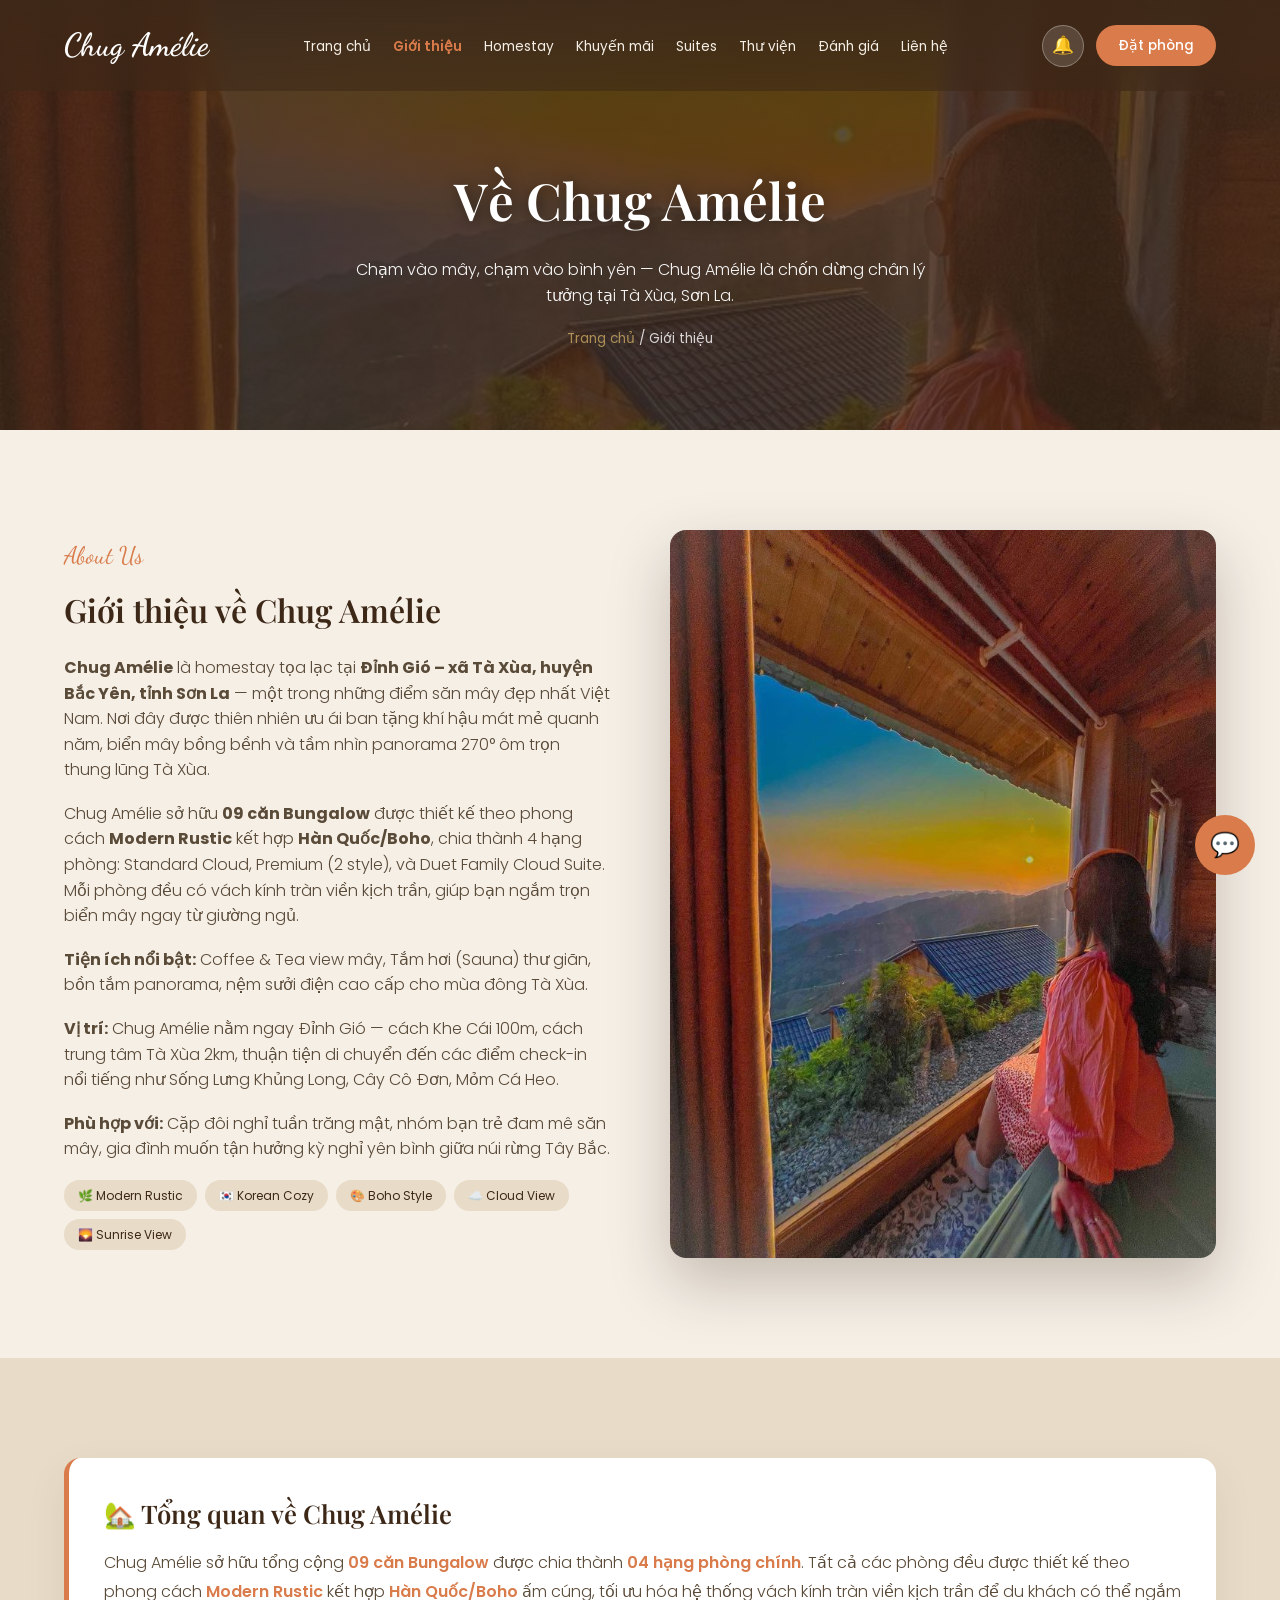
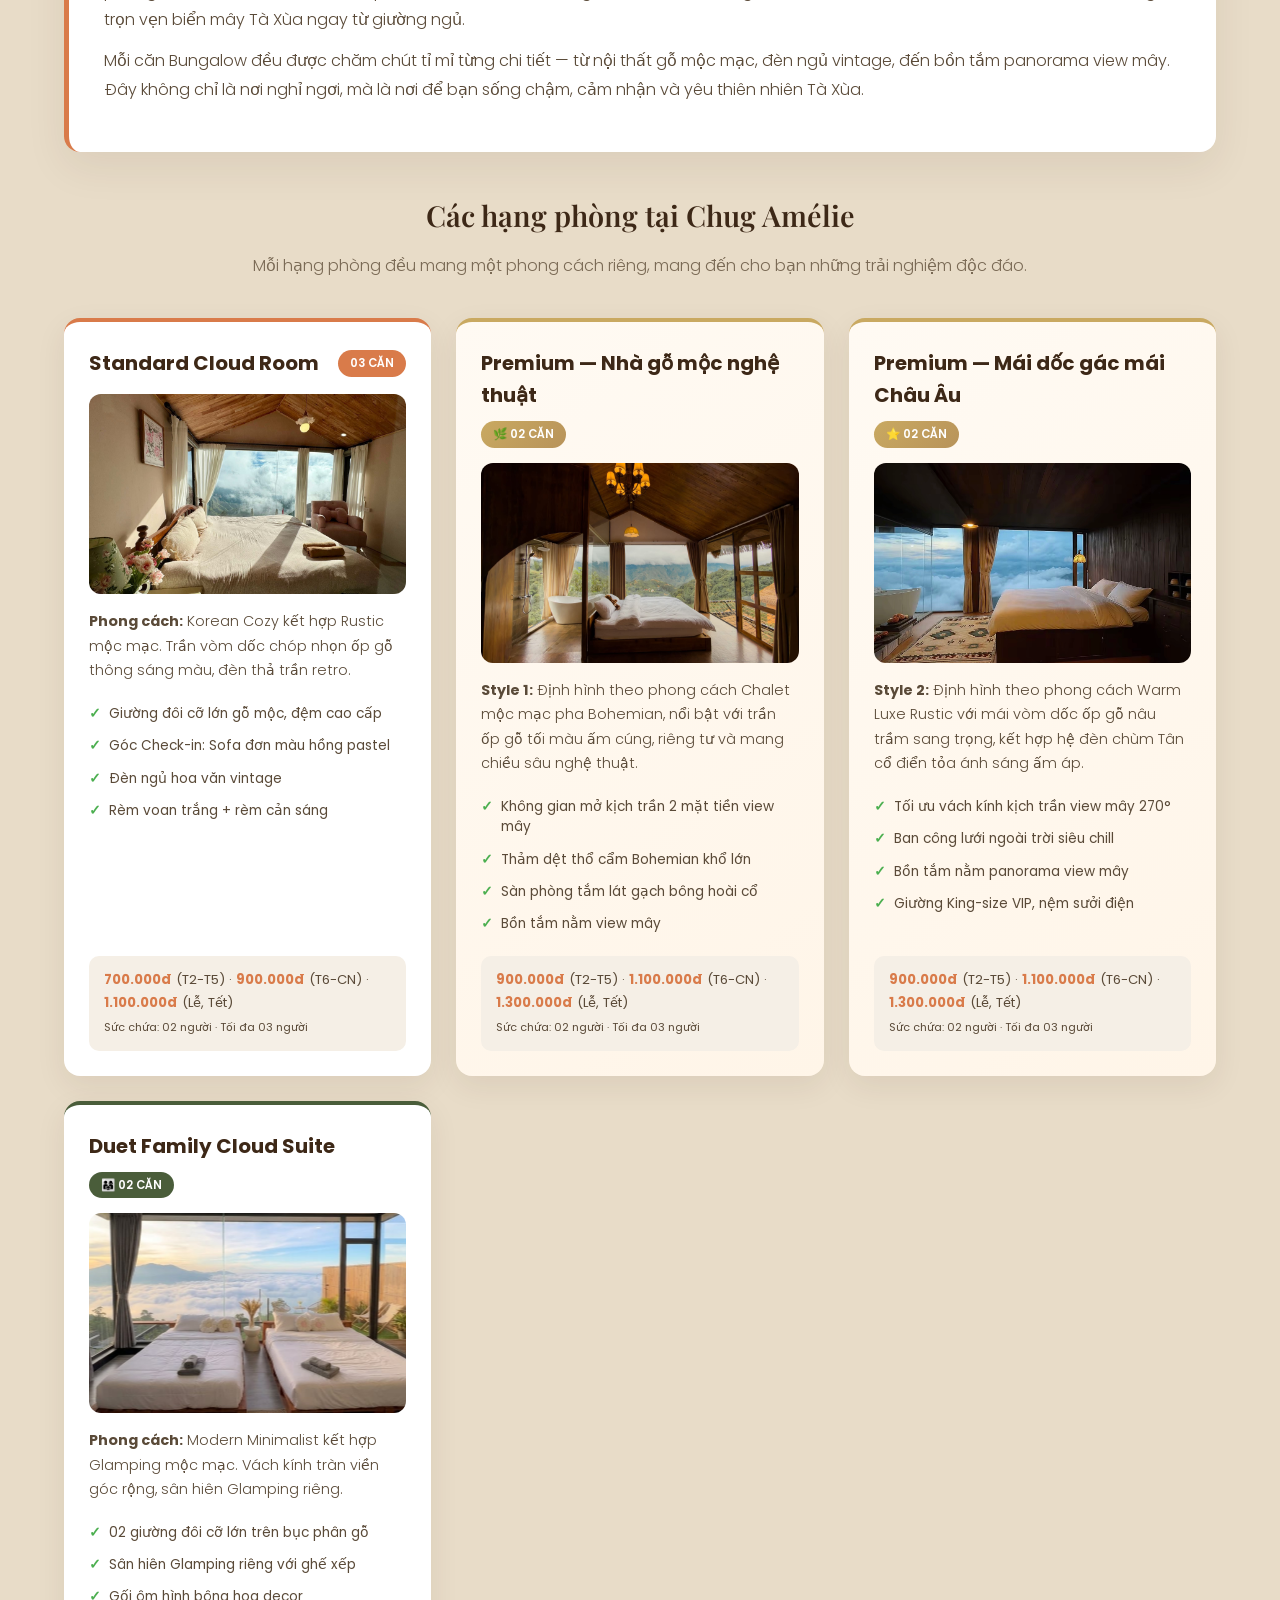
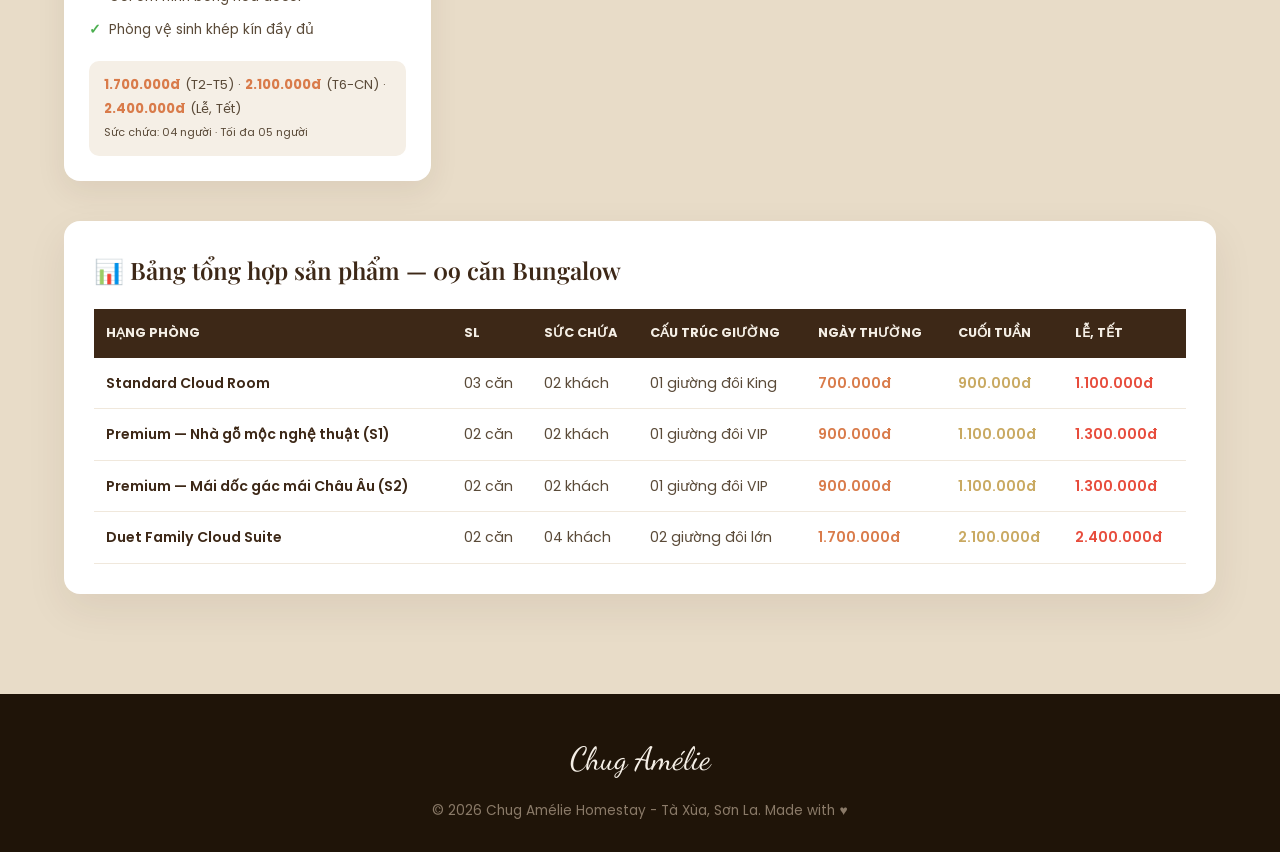
==== gian.html @ e12279fa "Initial commit" ====
<!DOCTYPE html>
<html lang="vi">
<head>
<meta charset="UTF-8">
<meta name="viewport" content="width=device-width, initial-scale=1.0">
<title>Giới thiệu - Chug Amélie</title>
<link href="https://fonts.googleapis.com/css2?family=Playfair+Display:wght@400;600;700&family=Poppins:wght@300;400;500;600&family=Dancing+Script:wght@600&display=swap" rel="stylesheet">
<link rel="stylesheet" href="css/style.css">
</head>
<body>

<div class="loader" id="loader"><div class="loader-logo">Chug Amélie</div><div class="loader-bar"></div></div>
<div class="toast-container" id="toastContainer"></div>

<nav class="navbar" id="navbar">
<div class="logo">Chug Amélie</div>
<button class="menu-toggle" onclick="toggleMenu()">☰</button>
<ul class="nav-links" id="navLinks">
<li><a href="index.html">Trang chủ</a></li>
<li><a href="gian.html" class="active">Giới thiệu</a></li>
<li><a href="homestay.html">Homestay</a></li>
<li><a href="khuyen-mai.html">Khuyến mãi</a></li>
<li><a href="suites.html">Suites</a></li>
<li><a href="thu-vien.html">Thư viện</a></li>
<li><a href="danh-gia.html">Đánh giá</a></li>
<li><a href="lien-he.html">Liên hệ</a></li>
</ul>
<div class="nav-actions">
<button class="btn-notify" onclick="toggleNotifPanel()">🔔<span class="badge-count" id="notifCount">0</span></button>
<a href="tel:0325292907" class="btn-book">Đặt phòng</a>
</div>
</nav>

<div class="notif-panel" id="notifPanel">
<div class="notif-header"><h4>🔔 Thông báo</h4><button class="notif-clear" onclick="clearAllNotifs()">Xóa tất cả</button></div>
<div class="notif-body" id="notifBody"><div class="notif-empty">Chưa có thông báo nào</div></div>
</div>

<!-- ========== PAGE HEADER ========== -->
<header class="page-header" style="background:linear-gradient(rgba(61,40,23,.75),rgba(61,40,23,.75)),url('images/gioi-thieu.jpg') center/cover">
<h1>Về Chug Amélie</h1>
<p>Chạm vào mây, chạm vào bình yên — Chug Amélie là chốn dừng chân lý tưởng tại Tà Xùa, Sơn La.</p>
<div class="breadcrumb"><a href="index.html">Trang chủ</a> / Giới thiệu</div>
</header>

<!-- ========== ABOUT - GIỚI THIỆU (CHỮ TRÁI + ẢNH PHẢI) ========== -->
<section class="about">
<div class="about-grid">
<div class="about-text reveal">
<div class="section-label" style="text-align:left">About Us</div>
<h3>Giới thiệu về Chug Amélie</h3>
<p><strong>Chug Amélie</strong> là homestay tọa lạc tại <strong>Đỉnh Gió – xã Tà Xùa, huyện Bắc Yên, tỉnh Sơn La</strong> — một trong những điểm săn mây đẹp nhất Việt Nam. Nơi đây được thiên nhiên ưu ái ban tặng khí hậu mát mẻ quanh năm, biển mây bồng bềnh và tầm nhìn panorama 270° ôm trọn thung lũng Tà Xùa.</p>
<p>Chug Amélie sở hữu <strong>09 căn Bungalow</strong> được thiết kế theo phong cách <strong>Modern Rustic</strong> kết hợp <strong>Hàn Quốc/Boho</strong>, chia thành 4 hạng phòng: Standard Cloud, Premium (2 style), và Duet Family Cloud Suite. Mỗi phòng đều có vách kính tràn viền kịch trần, giúp bạn ngắm trọn biển mây ngay từ giường ngủ.</p>
<p><strong>Tiện ích nổi bật:</strong> Coffee & Tea view mây, Tắm hơi (Sauna) thư giãn, bồn tắm panorama, nệm sưởi điện cao cấp cho mùa đông Tà Xùa.</p>
<p><strong>Vị trí:</strong> Chug Amélie nằm ngay Đỉnh Gió — cách Khe Cái 100m, cách trung tâm Tà Xùa 2km, thuận tiện di chuyển đến các điểm check-in nổi tiếng như Sống Lưng Khủng Long, Cây Cô Đơn, Mỏm Cá Heo.</p>
<p><strong>Phù hợp với:</strong> Cặp đôi nghỉ tuần trăng mật, nhóm bạn trẻ đam mê săn mây, gia đình muốn tận hưởng kỳ nghỉ yên bình giữa núi rừng Tây Bắc.</p>
<div class="style-tags">
<span class="style-tag">🌿 Modern Rustic</span>
<span class="style-tag">🇰🇷 Korean Cozy</span>
<span class="style-tag">🎨 Boho Style</span>
<span class="style-tag">☁️ Cloud View</span>
<span class="style-tag">🌄 Sunrise View</span>
</div>
</div>

<!-- ẢNH BÊN PHẢI - CĂN GIỮA, KHÔNG LỆCH -->
<div class="about-image reveal" style="align-self:center">
<img src="images/gioi-thieu.jpg" alt="Chug Amélie - Ngắm hoàng hôn từ ban công" style="width:100%;aspect-ratio:3/4;object-fit:cover;border-radius:16px;box-shadow:0 25px 60px rgba(61,40,23,.25);display:block">
</div>

</div>
</section>

<!-- ========== TỔNG QUAN + CÁC HẠNG PHÒNG ========== -->
<section style="background:var(--bg)">
<div class="about-details" style="margin-top:0">
<div class="about-overview reveal">
<h3>🏡 Tổng quan về Chug Amélie</h3>
<p>Chug Amélie sở hữu tổng cộng <span class="highlight">09 căn Bungalow</span> được chia thành <span class="highlight">04 hạng phòng chính</span>. Tất cả các phòng đều được thiết kế theo phong cách <span class="highlight">Modern Rustic</span> kết hợp <span class="highlight">Hàn Quốc/Boho</span> ấm cúng, tối ưu hóa hệ thống vách kính tràn viền kịch trần để du khách có thể ngắm trọn vẹn biển mây Tà Xùa ngay từ giường ngủ.</p>
<p>Mỗi căn Bungalow đều được chăm chút tỉ mỉ từng chi tiết — từ nội thất gỗ mộc mạc, đèn ngủ vintage, đến bồn tắm panorama view mây. Đây không chỉ là nơi nghỉ ngơi, mà là nơi để bạn sống chậm, cảm nhận và yêu thiên nhiên Tà Xùa.</p>
</div>

<h3 style="text-align:center;font-size:1.8rem;color:var(--wd);margin-bottom:15px">Các hạng phòng tại Chug Amélie</h3>
<p style="text-align:center;color:#7a6a55;margin-bottom:40px;font-weight:300">Mỗi hạng phòng đều mang một phong cách riêng, mang đến cho bạn những trải nghiệm độc đáo.</p>

<div class="room-types-grid">

<!-- Standard Cloud Room -->
<div class="room-type-card reveal">
<div class="room-type-header"><h4>Standard Cloud Room</h4><span class="room-type-badge">03 CĂN</span></div>
<img src="images/room-standard.jpg" alt="Standard Cloud Room" class="room-type-img">
<p class="room-type-desc"><strong>Phong cách:</strong> Korean Cozy kết hợp Rustic mộc mạc. Trần vòm dốc chóp nhọn ốp gỗ thông sáng màu, đèn thả trần retro.</p>
<ul class="room-type-features">
<li>Giường đôi cỡ lớn gỗ mộc, đệm cao cấp</li>
<li>Góc Check-in: Sofa đơn màu hồng pastel</li>
<li>Đèn ngủ hoa văn vintage</li>
<li>Rèm voan trắng + rèm cản sáng</li>
</ul>
<div class="room-type-price"><strong>700.000đ</strong> (T2-T5) · <strong>900.000đ</strong> (T6-CN) · <strong>1.100.000đ</strong> (Lễ, Tết)<br><small>Sức chứa: 02 người · Tối đa 03 người</small></div>
</div>

<!-- Premium Style 1 -->
<div class="room-type-card premium-type reveal">
<div class="room-type-header"><h4>Premium — Nhà gỗ mộc nghệ thuật</h4><span class="room-type-badge gold">🌿 02 CĂN</span></div>
<img src="images/room-premium-2.jpg" alt="Premium Style 1" class="room-type-img">
<p class="room-type-desc"><strong>Style 1:</strong> Định hình theo phong cách Chalet mộc mạc pha Bohemian, nổi bật với trần ốp gỗ tối màu ấm cúng, riêng tư và mang chiều sâu nghệ thuật.</p>
<ul class="room-type-features">
<li>Không gian mở kịch trần 2 mặt tiền view mây</li>
<li>Thảm dệt thổ cẩm Bohemian khổ lớn</li>
<li>Sàn phòng tắm lát gạch bông hoài cổ</li>
<li>Bồn tắm nằm view mây</li>
</ul>
<div class="room-type-price"><strong>900.000đ</strong> (T2-T5) · <strong>1.100.000đ</strong> (T6-CN) · <strong>1.300.000đ</strong> (Lễ, Tết)<br><small>Sức chứa: 02 người · Tối đa 03 người</small></div>
</div>

<!-- Premium Style 2 -->
<div class="room-type-card premium-type reveal">
<div class="room-type-header"><h4>Premium — Mái dốc gác mái Châu Âu</h4><span class="room-type-badge gold">⭐ 02 CĂN</span></div>
<img src="images/room-premium.jpg" alt="Premium Style 2" class="room-type-img">
<p class="room-type-desc"><strong>Style 2:</strong> Định hình theo phong cách Warm Luxe Rustic với mái vòm dốc ốp gỗ nâu trầm sang trọng, kết hợp hệ đèn chùm Tân cổ điển tỏa ánh sáng ấm áp.</p>
<ul class="room-type-features">
<li>Tối ưu vách kính kịch trần view mây 270°</li>
<li>Ban công lưới ngoài trời siêu chill</li>
<li>Bồn tắm nằm panorama view mây</li>
<li>Giường King-size VIP, nệm sưởi điện</li>
</ul>
<div class="room-type-price"><strong>900.000đ</strong> (T2-T5) · <strong>1.100.000đ</strong> (T6-CN) · <strong>1.300.000đ</strong> (Lễ, Tết)<br><small>Sức chứa: 02 người · Tối đa 03 người</small></div>
</div>

<!-- Duet Family -->
<div class="room-type-card family-type reveal">
<div class="room-type-header"><h4>Duet Family Cloud Suite</h4><span class="room-type-badge green">👨‍👩‍👧 02 CĂN</span></div>
<img src="images/room-family.jpg" alt="Duet Family Cloud Suite" class="room-type-img">
<p class="room-type-desc"><strong>Phong cách:</strong> Modern Minimalist kết hợp Glamping mộc mạc. Vách kính tràn viền góc rộng, sân hiên Glamping riêng.</p>
<ul class="room-type-features">
<li>02 giường đôi cỡ lớn trên bục phân gỗ</li>
<li>Sân hiên Glamping riêng với ghế xếp</li>
<li>Gối ôm hình bông hoa decor</li>
<li>Phòng vệ sinh khép kín đầy đủ</li>
</ul>
<div class="room-type-price"><strong>1.700.000đ</strong> (T2-T5) · <strong>2.100.000đ</strong> (T6-CN) · <strong>2.400.000đ</strong> (Lễ, Tết)<br><small>Sức chứa: 04 người · Tối đa 05 người</small></div>
</div>
</div>

<!-- BẢNG GIÁ -->
<div class="price-table-wrapper reveal">
<h3>📊 Bảng tổng hợp sản phẩm — 09 căn Bungalow</h3>
<table class="price-table">
<thead><tr><th>Hạng phòng</th><th>SL</th><th>Sức chứa</th><th>Cấu trúc giường</th><th>Ngày thường</th><th>Cuối tuần</th><th>Lễ, Tết</th></tr></thead>
<tbody>
<tr><td class="room-name">Standard Cloud Room</td><td>03 căn</td><td>02 khách</td><td>01 giường đôi King</td><td class="price-normal">700.000đ</td><td class="price-weekend">900.000đ</td><td class="price-holiday">1.100.000đ</td></tr>
<tr><td class="room-name">Premium — Nhà gỗ mộc nghệ thuật (S1)</td><td>02 căn</td><td>02 khách</td><td>01 giường đôi VIP</td><td class="price-normal">900.000đ</td><td class="price-weekend">1.100.000đ</td><td class="price-holiday">1.300.000đ</td></tr>
<tr><td class="room-name">Premium — Mái dốc gác mái Châu Âu (S2)</td><td>02 căn</td><td>02 khách</td><td>01 giường đôi VIP</td><td class="price-normal">900.000đ</td><td class="price-weekend">1.100.000đ</td><td class="price-holiday">1.300.000đ</td></tr>
<tr><td class="room-name">Duet Family Cloud Suite</td><td>02 căn</td><td>04 khách</td><td>02 giường đôi lớn</td><td class="price-normal">1.700.000đ</td><td class="price-weekend">2.100.000đ</td><td class="price-holiday">2.400.000đ</td></tr>
</tbody>
</table>
</div>
</div>
</section>

<footer>
<div class="footer-logo">Chug Amélie</div>
<p>© 2026 Chug Amélie Homestay - Tà Xùa, Sơn La. Made with ♥</p>
</footer>

<button class="back-top" id="backTop" onclick="window.scrollTo({top:0,behavior:'smooth'})">↑</button>

<button class="chatbot-btn" onclick="toggleChat()">💬</button>
<div class="chat-window" id="chatWindow">
<div class="chat-header"><div><h4>Chug Amélie</h4><small>● Đang trực tuyến</small></div><button class="chat-close" onclick="toggleChat()">✕</button></div>
<div class="chat-body" id="chatBody"><div class="msg bot">Dạ vâng, Chug Amélie xin chào! Em có thể giúp gì ạ? 🌿</div></div>
<div class="chat-input"><input type="text" id="chatInput" placeholder="Nhập tin nhắn..." onkeypress="if(event.key==='Enter')sendMsg()"><button onclick="sendMsg()">Gửi</button></div>
</div>

<script src="js/script.js"></script>

</body>
</html>
---- css/style.css ----
*{margin:0;padding:0;box-sizing:border-box}
:root{--wd:#3d2817;--w:#8b5a2b;--cr:#f5efe6;--bg:#e8dcc8;--sn:#d97b4a;--gr:#4a5d3a;--tx:#2c2416;--wh:#fff;--gd:#c9a961;--sc:#4caf50;--er:#e74c3c}
html{scroll-behavior:smooth}
body{font-family:'Poppins',sans-serif;color:var(--tx);background:var(--cr);line-height:1.6;overflow-x:hidden}
h1,h2,h3{font-family:'Playfair Display',serif;font-weight:600}
.loader{position:fixed;inset:0;background:var(--wd);display:flex;flex-direction:column;align-items:center;justify-content:center;z-index:9999;transition:.8s}
.loader.hidden{opacity:0;visibility:hidden}
.loader-logo{font-family:'Dancing Script',cursive;font-size:3rem;color:var(--cr);margin-bottom:20px;animation:pulse 1.5s infinite}
.loader-bar{width:200px;height:2px;background:rgba(245,239,230,.2);overflow:hidden;border-radius:2px}
.loader-bar::after{content:'';display:block;height:100%;width:50%;background:var(--sn);animation:load 1.2s infinite}
@keyframes load{0%{transform:translateX(-100%)}100%{transform:translateX(200%)}}
@keyframes pulse{0%,100%{opacity:1}50%{opacity:.6}}

/* ===== NAVBAR ===== */
.navbar{position:fixed;top:0;left:0;right:0;padding:20px 5%;display:flex;justify-content:space-between;align-items:center;z-index:1000;transition:.4s;background:linear-gradient(180deg,rgba(61,40,23,.85) 0%,rgba(61,40,23,.55) 100%);backdrop-filter:blur(10px);-webkit-backdrop-filter:blur(10px)}
.navbar.scrolled{background:rgba(61,40,23,.97);backdrop-filter:blur(15px);-webkit-backdrop-filter:blur(15px);padding:12px 5%;box-shadow:0 2px 20px rgba(0,0,0,.15)}
.logo{font-family:'Dancing Script',cursive;font-size:2rem;font-weight:600;color:var(--wh);transition:.4s;text-decoration:none}
.nav-links{display:flex;gap:22px;list-style:none;align-items:center}
.nav-links a{text-decoration:none;color:var(--cr);font-size:.85rem;transition:.4s}
.nav-links a:hover{color:var(--gd)}
.nav-links a.active{color:var(--sn);font-weight:600}
.nav-actions{display:flex;align-items:center;gap:12px}
.btn-notify{position:relative;background:rgba(255,255,255,.15);border:1px solid rgba(255,255,255,.3);color:var(--wh);width:42px;height:42px;border-radius:50%;cursor:pointer;font-size:1.1rem;transition:.3s}
.btn-notify:hover{background:rgba(255,255,255,.25)}
.btn-notify .badge-count{position:absolute;top:-3px;right:-3px;background:var(--sn);color:var(--wh);font-size:.65rem;width:18px;height:18px;border-radius:50%;display:none;align-items:center;justify-content:center;font-weight:600}
.btn-notify .badge-count.show{display:flex}
.btn-book{background:var(--sn);color:var(--wh)!important;padding:10px 22px;border-radius:30px;font-weight:500!important;text-decoration:none;font-size:.85rem;transition:.3s}
.btn-book:hover{background:#c26a3c}
.menu-toggle{display:none;font-size:1.8rem;color:var(--wh);background:none;border:none;cursor:pointer}

/* ===== NOTIFICATION PANEL ===== */
.notif-panel{position:fixed;top:80px;right:25px;width:360px;max-width:calc(100vw - 40px);background:var(--wh);border-radius:12px;box-shadow:0 20px 60px rgba(0,0,0,.2);z-index:1001;opacity:0;visibility:hidden;transform:translateY(-15px);transition:.3s;overflow:hidden}
.notif-panel.open{opacity:1;visibility:visible;transform:translateY(0)}
.notif-header{background:var(--wd);color:var(--cr);padding:16px 20px;display:flex;justify-content:space-between;align-items:center}
.notif-clear{background:none;border:none;color:var(--cr);font-size:.8rem;cursor:pointer;opacity:.7}
.notif-body{max-height:400px;overflow-y:auto}
.notif-item{padding:15px 20px;border-bottom:1px solid #f0e8dc;display:flex;gap:12px;cursor:pointer}
.notif-icon{width:36px;height:36px;border-radius:50%;background:var(--sn);color:var(--wh);display:flex;align-items:center;justify-content:center;flex-shrink:0}
.notif-content small{color:#8a7a68;font-size:.75rem}
.notif-content p{font-size:.88rem;margin-top:2px}
.notif-empty{padding:40px 20px;text-align:center;color:#8a7a68}

/* ===== TOAST ===== */
.toast-container{position:fixed;top:100px;right:25px;z-index:3000;display:flex;flex-direction:column;gap:10px;pointer-events:none}
.toast{background:var(--wh);border-left:4px solid var(--sc);padding:15px 20px;border-radius:8px;box-shadow:0 10px 30px rgba(0,0,0,.15);min-width:300px;display:flex;gap:12px;animation:slideIn .4s;pointer-events:all}
.toast.error{border-left-color:var(--er)}
.toast-icon{width:30px;height:30px;border-radius:50%;background:var(--sc);color:var(--wh);display:flex;align-items:center;justify-content:center;flex-shrink:0}
.toast.error .toast-icon{background:var(--er)}
.toast-content strong{display:block;font-size:.9rem}
.toast-content p{font-size:.82rem;color:#6a5a48}
@keyframes slideIn{from{transform:translateX(120%);opacity:0}to{transform:translateX(0);opacity:1}}
@keyframes slideOut{to{transform:translateX(120%);opacity:0}}
.toast.removing{animation:slideOut .4s forwards}

/* ===== HERO ===== */
.hero{height:100vh;min-height:600px;position:relative;display:flex;flex-direction:column;justify-content:center;align-items:center;text-align:center;color:var(--wh);padding:0 20px;overflow:hidden}
.hero-slides{position:absolute;inset:0;z-index:-1}
.hero-slide{position:absolute;inset:0;background-size:cover;background-position:center;opacity:0;transition:opacity 1.5s}
.hero-slide.active{opacity:1}
.hero::before{content:'';position:absolute;inset:0;background:linear-gradient(rgba(0,0,0,.4),rgba(0,0,0,.6));z-index:0}
.hero-content{position:relative;z-index:1;max-width:900px}
.hero-subtitle{font-family:'Dancing Script',cursive;font-size:1.8rem;color:var(--gd);margin-bottom:15px}
.hero h1{font-size:clamp(2.5rem,6vw,5rem);margin-bottom:20px;text-shadow:2px 2px 20px rgba(0,0,0,.5)}
.hero p{font-size:clamp(1rem,1.5vw,1.2rem);max-width:650px;margin:0 auto 35px;font-weight:300}
.hero-buttons{display:flex;gap:15px;flex-wrap:wrap;justify-content:center}
.btn-primary,.btn-secondary{padding:15px 36px;border-radius:30px;text-decoration:none;font-weight:500;font-size:1rem;cursor:pointer;border:none;display:inline-flex;align-items:center;gap:8px;transition:.3s}
.btn-primary{background:var(--sn);color:var(--wh);box-shadow:0 8px 25px rgba(217,123,74,.4)}
.btn-primary:hover{background:#c26a3c;transform:translateY(-3px)}
.btn-secondary{background:rgba(255,255,255,.1);backdrop-filter:blur(10px);color:var(--wh);border:1.5px solid rgba(255,255,255,.5)}
.btn-secondary:hover{background:var(--wh);color:var(--wd)}
.hero-dots{position:absolute;bottom:40px;left:50%;transform:translateX(-50%);display:flex;gap:12px;z-index:2}
.hero-dot{width:10px;height:10px;border-radius:50%;background:rgba(255,255,255,.4);cursor:pointer;border:none}
.hero-dot.active{background:var(--sn);width:30px;border-radius:5px}
.reveal{opacity:0;transform:translateY(40px);transition:1s}
.reveal.visible{opacity:1;transform:translateY(0)}

/* ===== SECTIONS ===== */
section{padding:100px 5%;position:relative}
.page-header{padding:160px 5% 80px;background:linear-gradient(rgba(61,40,23,.75),rgba(61,40,23,.75)),url('../images/room-premium.jpg') center/cover;color:var(--wh);text-align:center;position:relative}
.page-header h1{font-size:clamp(2rem,4vw,3.2rem);margin-bottom:15px;text-shadow:2px 2px 15px rgba(0,0,0,.5)}
.page-header p{max-width:600px;margin:0 auto;font-weight:300;opacity:.95}
.page-header .breadcrumb{margin-top:20px;font-size:.85rem;opacity:.8}
.page-header .breadcrumb a{color:var(--gd);text-decoration:none}
.section-title{text-align:center;font-size:clamp(1.8rem,3vw,2.6rem);color:var(--wd);margin-bottom:15px}
.section-subtitle{text-align:center;color:#7a6a55;max-width:600px;margin:0 auto 60px;font-weight:300}
.section-label{text-align:center;font-family:'Dancing Script',cursive;color:var(--sn);font-size:1.5rem;margin-bottom:8px}

/* ===== ABOUT ===== */
.about{background:var(--cr)}
.about-grid{display:grid;grid-template-columns:1fr 1fr;gap:60px;align-items:center;max-width:1200px;margin:0 auto}
.about-text h3{font-size:2rem;color:var(--wd);margin-bottom:20px}
.about-text p{margin-bottom:18px;color:#5a4a38;font-weight:300}
.about-image img{width:100%;border-radius:8px;box-shadow:0 25px 60px rgba(61,40,23,.25)}
.quote{font-family:'Playfair Display',serif;font-style:italic;font-size:1.15rem;color:var(--sn);border-left:3px solid var(--sn);padding-left:20px;margin-top:25px}
.style-tags{display:flex;flex-wrap:wrap;gap:8px;margin-top:15px}
.style-tag{background:var(--bg);color:var(--wd);padding:6px 14px;border-radius:20px;font-size:.75rem}
.about-details{max-width:1200px;margin:80px auto 0}
.about-overview{background:var(--wh);padding:35px;border-radius:16px;box-shadow:0 15px 40px rgba(61,40,23,.08);margin-bottom:40px;border-left:5px solid var(--sn)}
.about-overview h3{font-size:1.6rem;color:var(--wd);margin-bottom:15px}
.about-overview p{color:#5a4a38;font-weight:300;line-height:1.8;margin-bottom:12px}
.about-overview .highlight{color:var(--sn);font-weight:600}
.room-types-grid{display:grid;grid-template-columns:repeat(auto-fit,minmax(300px,1fr));gap:25px;margin-bottom:40px}
.room-type-card{background:var(--wh);border-radius:16px;padding:25px;box-shadow:0 10px 30px rgba(61,40,23,.08);transition:.4s;border-top:4px solid var(--sn);display:flex;flex-direction:column}
.room-type-card:hover{transform:translateY(-8px);box-shadow:0 20px 50px rgba(61,40,23,.15)}
.room-type-card.premium-type{border-top-color:var(--gd);background:linear-gradient(145deg,#fffaf3,#fff5e8)}
.room-type-card.family-type{border-top-color:var(--gr)}
.room-type-header{display:flex;align-items:center;justify-content:space-between;margin-bottom:15px;flex-wrap:wrap;gap:10px}
.room-type-header h4{font-size:1.25rem;color:var(--wd)}
.room-type-badge{background:var(--sn);color:var(--wh);padding:4px 12px;border-radius:20px;font-size:.72rem;font-weight:600}
.room-type-badge.gold{background:linear-gradient(135deg,var(--gd),#b8935a)}
.room-type-badge.green{background:var(--gr)}
.room-type-img{width:100%;border-radius:12px;margin-bottom:15px;height:200px;object-fit:cover}
.room-type-desc{color:#5a4a38;font-size:.9rem;font-weight:300;line-height:1.7;margin-bottom:15px}
.room-type-features{list-style:none;margin-bottom:15px;flex:1}
.room-type-features li{font-size:.85rem;color:#5a4a38;padding:6px 0;display:flex;gap:8px;line-height:1.5}
.room-type-features li::before{content:'✓';color:var(--sc);font-weight:700}
.room-type-price{background:var(--cr);padding:12px 15px;border-radius:10px;font-size:.82rem;color:#5a4a38;line-height:1.8}
.room-type-price strong{color:var(--sn)}
.price-table-wrapper{background:var(--wh);border-radius:16px;padding:30px;box-shadow:0 15px 40px rgba(61,40,23,.08);overflow-x:auto}
.price-table-wrapper h3{font-size:1.5rem;color:var(--wd);margin-bottom:20px}
.price-table{width:100%;border-collapse:collapse;min-width:700px;font-size:.88rem}
.price-table thead{background:var(--wd);color:var(--cr)}
.price-table th{padding:14px 12px;text-align:left;font-size:.8rem;text-transform:uppercase}
.price-table td{padding:14px 12px;border-bottom:1px solid #f0e8dc;color:#5a4a38}
.price-table .room-name{font-weight:600;color:var(--wd)}
.price-table .price-normal{color:var(--sn);font-weight:600}
.price-table .price-weekend{color:var(--gd);font-weight:600}
.price-table .price-holiday{color:var(--er);font-weight:600}

/* ===== STATS ===== */
.stats{background:var(--wd);color:var(--cr);padding:60px 5%}
.stats-grid{display:grid;grid-template-columns:repeat(auto-fit,minmax(180px,1fr));gap:30px;max-width:1000px;margin:0 auto;text-align:center}
.stat h3{font-size:2.8rem;color:var(--gd);margin-bottom:5px}
.stat p{font-size:.9rem;color:#c9b8a3;letter-spacing:1px;text-transform:uppercase}

/* ===== ROOMS ===== */
.rooms{background:var(--bg)}
.rooms-grid{display:grid;grid-template-columns:repeat(auto-fit,minmax(320px,1fr));gap:35px;max-width:1250px;margin:0 auto}
.room-card{background:var(--wh);border-radius:12px;overflow:hidden;box-shadow:0 8px 30px rgba(61,40,23,.08);transition:.4s;display:flex;flex-direction:column;position:relative}
.room-card:hover{transform:translateY(-10px);box-shadow:0 25px 55px rgba(61,40,23,.2)}
.room-img{height:260px;overflow:hidden;position:relative}
.room-img img{width:100%;height:100%;object-fit:cover;transition:.6s}
.room-card:hover .room-img img{transform:scale(1.1)}
.room-body{padding:28px;flex:1;display:flex;flex-direction:column}
.room-body h3{font-size:1.4rem;color:var(--wd);margin-bottom:8px}
.room-price{color:var(--sn);font-weight:600;font-size:1.05rem;margin-bottom:15px}
.room-desc{color:#5a4a38;font-size:.92rem;font-weight:300;margin-bottom:20px;flex:1}
.room-tags{display:flex;flex-wrap:wrap;gap:8px;margin-bottom:20px}
.tag{background:var(--cr);color:var(--w);font-size:.75rem;padding:5px 12px;border-radius:20px}
.tag-rooms{background:linear-gradient(135deg,var(--sn),#b8542a);color:var(--wh);font-size:.75rem;padding:5px 12px;border-radius:20px;font-weight:600}
.tag-rooms.premium-tag{background:linear-gradient(135deg,var(--gd),#b8935a)}
.btn-room{background:var(--wd);color:var(--wh);padding:12px;border:none;border-radius:6px;font-weight:500;cursor:pointer;font-size:.95rem;text-align:center;text-decoration:none;display:block;transition:.3s}
.btn-room:hover{background:var(--sn)}
.badge-best{position:absolute;top:15px;right:15px;background:var(--sn);color:var(--wh);font-size:.7rem;padding:5px 12px;border-radius:20px;font-weight:600}
.premium-card{border:2px solid var(--gd)}
.premium-card-2{border:2px solid var(--w);background:linear-gradient(145deg,#f8f2e8,#efe6d6)}
.badge-premium-2{position:absolute;top:15px;right:15px;background:linear-gradient(135deg,var(--w),#5a3a20);color:var(--wh);font-size:.7rem;padding:6px 14px;border-radius:20px;font-weight:600}
.btn-premium-2{background:linear-gradient(135deg,var(--w),#5a3a20)!important}
.badge-premium{position:absolute;top:15px;right:15px;background:linear-gradient(135deg,var(--gd),#b8935a);color:var(--wh);font-size:.7rem;padding:6px 14px;border-radius:20px;font-weight:600}
.btn-premium{background:linear-gradient(135deg,var(--gd),#b8935a)!important}
.rooms-filter-bar{max-width:1250px;margin:0 auto 30px;background:var(--wh);border-radius:50px;padding:8px;box-shadow:0 8px 25px rgba(61,40,23,.08);display:flex;flex-wrap:wrap;gap:8px;align-items:center;justify-content:center;border:1px solid rgba(139,90,43,.1)}
.filter-chip{background:transparent;color:var(--wd);border:1.5px solid #e0d5c5;padding:10px 22px;border-radius:40px;font-family:'Poppins',sans-serif;font-size:.88rem;font-weight:500;cursor:pointer;transition:all .3s;display:inline-flex;align-items:center;gap:8px;white-space:nowrap}
.filter-chip:hover{background:var(--cr);border-color:var(--sn);transform:translateY(-2px)}
.filter-chip.active{background:var(--sn);color:var(--wh);border-color:var(--sn);box-shadow:0 6px 15px rgba(217,123,74,.4)}
.filter-chip .chip-count{background:rgba(255,255,255,.3);padding:2px 8px;border-radius:12px;font-size:.72rem;font-weight:600}
.filter-result{text-align:center;color:#5a4a38;font-size:.9rem;margin-bottom:30px;font-weight:300}
.filter-result strong{color:var(--sn);font-weight:600}
.room-card.filtered-out{display:none}
.room-status-info{background:linear-gradient(135deg,#f0fdf4,#e8f5e9);border-left:4px solid var(--sc);padding:12px 16px;border-radius:8px;margin-bottom:15px;font-size:.85rem;display:flex;align-items:center;gap:10px;color:#2e7d32}
.room-status-info.full{background:linear-gradient(135deg,#fef2f2,#fee2e2);border-left-color:var(--er);color:#c0392b}
.room-status-info .status-dot{width:8px;height:8px;border-radius:50%;background:var(--sc);animation:statusPulse 1.5s infinite;flex-shrink:0}
.room-status-info.full .status-dot{background:var(--er)}
@keyframes statusPulse{0%,100%{opacity:1;transform:scale(1)}50%{opacity:.5;transform:scale(1.3)}}
.no-results{text-align:center;padding:60px 20px;color:#8a7a68;grid-column:1/-1}
.no-results .icon{font-size:4rem;margin-bottom:20px;opacity:.5}
.no-results h3{font-size:1.4rem;color:var(--wd);margin-bottom:10px}

/* ===== CLOUD HUNTING ===== */
.cloud-hunting{background:linear-gradient(rgba(61,40,23,.6),rgba(61,40,23,.6)),url('../images/room-premium.jpg') center/cover fixed no-repeat;color:var(--wh);text-align:center;padding:120px 5%}
.cloud-hunting h2{font-size:clamp(2rem,4vw,3rem);margin-bottom:20px}
.cloud-hunting p{max-width:700px;margin:0 auto 30px;font-weight:300}

/* ===== PROMOTIONS ===== */
.promotions{background:linear-gradient(135deg,#fff5e8 0%,var(--cr) 100%);position:relative;overflow:hidden}
.promo-ticker{background:var(--sn);color:var(--wh);padding:10px 0;overflow:hidden;font-size:.9rem;font-weight:500}
.promo-ticker-track{display:flex;gap:40px;animation:ticker 30s linear infinite;white-space:nowrap;padding-left:100%}
@keyframes ticker{0%{transform:translateX(0)}100%{transform:translateX(-100%)}}
.combo-price-grid{display:grid;grid-template-columns:repeat(auto-fit,minmax(260px,1fr));gap:25px;max-width:1200px;margin:0 auto 50px}
.combo-price-card{background:var(--wh);border-radius:16px;padding:30px;box-shadow:0 15px 40px rgba(61,40,23,.1);text-align:center;position:relative;transition:.4s;border-top:5px solid var(--sn)}
.combo-price-card:hover{transform:translateY(-10px);box-shadow:0 25px 60px rgba(61,40,23,.2)}
.combo-price-card.hot{border-top-color:var(--er);background:linear-gradient(145deg,#fff,#fff5f5)}
.combo-price-card.hot::before{content:'🔥 HOT';position:absolute;top:15px;right:15px;background:var(--er);color:var(--wh);font-size:.7rem;padding:5px 12px;border-radius:20px;font-weight:600;letter-spacing:.5px;animation:statusPulse 2s infinite}
.combo-time{font-family:'Playfair Display',serif;font-size:1.15rem;color:var(--wd);margin-bottom:15px}
.combo-price{font-size:2.5rem;font-weight:700;color:var(--sn);font-family:'Playfair Display',serif;line-height:1}
.combo-price small{font-size:.85rem;color:#8a7a68;display:block;font-weight:400;margin-top:5px;font-family:'Poppins',sans-serif}
.combo-note{color:#5a4a38;font-size:.85rem;font-weight:300;margin-top:15px;line-height:1.6;padding-top:15px;border-top:1px dashed rgba(139,90,43,.2)}
.perks-box{background:linear-gradient(135deg,var(--wd) 0%,#5a3a20 100%);border-radius:20px;padding:40px;max-width:1200px;margin:0 auto 50px;color:var(--cr);position:relative;overflow:hidden}
.perks-box::before{content:'👑';position:absolute;top:-30px;right:20px;font-size:12rem;opacity:.05}
.perks-box h3{font-size:1.8rem;text-align:center;margin-bottom:10px;color:var(--gd)}
.perks-box>.perks-sub{text-align:center;font-weight:300;margin-bottom:30px;color:#c9b8a3;font-size:.95rem}
.perks-grid{display:grid;grid-template-columns:repeat(6,1fr);gap:20px;position:relative;z-index:1}
.perks-grid>.perk-item{grid-column:span 2}
.perks-grid>.perk-item:nth-child(4){grid-column:2/span 2}
.perks-grid>.perk-item:nth-child(5){grid-column:4/span 2}
.perk-item{background:rgba(255,255,255,.06);padding:20px;border-radius:12px;border-left:3px solid var(--gd);transition:.3s}
.perk-item:hover{background:rgba(255,255,255,.12);transform:translateX(5px)}
.perk-item .perk-icon{font-size:1.8rem;margin-bottom:10px}
.perk-item h4{font-size:.95rem;margin-bottom:8px;color:var(--gd);font-weight:600}
.perk-item p{font-size:.85rem;font-weight:300;line-height:1.6;opacity:.9}
.combo-options{max-width:1200px;margin:0 auto}
.combo-option{background:var(--wh);border-radius:16px;padding:35px;box-shadow:0 15px 40px rgba(61,40,23,.08);margin-bottom:30px}
.combo-option-header{display:flex;align-items:center;gap:15px;margin-bottom:20px;flex-wrap:wrap}
.combo-option-header .num{width:50px;height:50px;background:linear-gradient(135deg,var(--sn),var(--gd));border-radius:50%;display:flex;align-items:center;justify-content:center;color:var(--wh);font-weight:700;font-size:1.3rem;font-family:'Playfair Display',serif;flex-shrink:0}
.combo-option-header h3{font-size:1.6rem;color:var(--wd);margin:0}
.combo-option-header .combo-badge{background:linear-gradient(135deg,var(--gd),#b8935a);color:var(--wh);padding:5px 14px;border-radius:20px;font-size:.75rem;font-weight:600;margin-left:auto}
.combo-desc{color:#5a4a38;font-weight:300;line-height:1.8;margin-bottom:25px;padding:15px;background:var(--cr);border-radius:10px;border-left:3px solid var(--sn);font-size:.92rem}
.itinerary{list-style:none}
.itinerary-day{background:var(--cr);padding:20px;border-radius:12px;margin-bottom:15px}
.itinerary-day h5{font-size:1rem;color:var(--wd);margin-bottom:12px;display:flex;align-items:center;gap:8px;font-family:'Poppins',sans-serif;font-weight:600}
.itinerary-day h5 .day-num{background:var(--sn);color:var(--wh);padding:3px 10px;border-radius:15px;font-size:.7rem;font-weight:600}
.timeline-item{display:flex;gap:15px;padding:10px 0;border-bottom:1px dashed rgba(139,90,43,.15);font-size:.88rem;line-height:1.7}
.timeline-item:last-child{border-bottom:none}
.timeline-time{color:var(--sn);font-weight:600;flex-shrink:0;min-width:70px;font-family:'Playfair Display',serif}
.timeline-content{color:#5a4a38;font-weight:300;flex:1}
.timeline-content strong{color:var(--wd);font-weight:600}

/* ===== TRAVEL MAP ===== */
.travel-map-section{background:var(--cr);padding:80px 5%}
.map-container{max-width:1200px;margin:0 auto;background:var(--wh);border-radius:16px;overflow:hidden;box-shadow:0 20px 60px rgba(61,40,23,.15);position:relative}
.map-image{width:100%;display:block;cursor:zoom-in;transition:.6s}
.map-container:hover .map-image{transform:scale(1.02)}
.map-zoom-hint{position:absolute;bottom:20px;right:20px;background:rgba(61,40,23,.85);color:var(--cr);padding:10px 18px;border-radius:25px;font-size:.85rem;font-weight:500;display:flex;align-items:center;gap:8px;backdrop-filter:blur(10px);pointer-events:none}
.map-distances{max-width:1200px;margin:40px auto 0;display:grid;grid-template-columns:repeat(auto-fit,minmax(220px,1fr));gap:15px}
.distance-card{background:var(--wh);padding:16px 20px;border-radius:12px;box-shadow:0 8px 25px rgba(61,40,23,.08);display:flex;align-items:center;gap:12px;transition:.3s;border-left:4px solid var(--sn)}
.distance-card:hover{transform:translateY(-5px);box-shadow:0 15px 40px rgba(61,40,23,.15);border-left-color:var(--gd)}
.distance-icon{width:42px;height:42px;background:linear-gradient(135deg,var(--sn),var(--gd));border-radius:50%;display:flex;align-items:center;justify-content:center;font-size:1.2rem;flex-shrink:0}
.distance-info h4{font-size:.95rem;color:var(--wd);font-family:'Poppins',sans-serif;font-weight:600;margin-bottom:2px}
.distance-info p{font-size:.82rem;color:var(--sn);font-weight:600}
.map-lightbox{position:fixed;inset:0;background:rgba(0,0,0,.95);display:none;align-items:center;justify-content:center;z-index:3000;padding:20px;cursor:zoom-out}
.map-lightbox.open{display:flex}
.map-lightbox img{max-width:95%;max-height:90vh;border-radius:8px;box-shadow:0 0 80px rgba(0,0,0,.9)}
.map-lightbox .close-hint{position:absolute;top:25px;right:25px;background:rgba(255,255,255,.2);color:#fff;padding:10px 20px;border-radius:25px;font-size:.9rem;backdrop-filter:blur(10px)}

/* ===== SUITES ===== */
.suites{background:var(--cr)}
.suite-row{display:grid;grid-template-columns:1fr 1fr;gap:60px;align-items:center;max-width:1200px;margin:0 auto 80px}
.suite-row:last-child{margin-bottom:0}
.suite-row.reverse{direction:rtl}
.suite-row.reverse>*{direction:ltr}
.suite-img{position:relative;border-radius:12px;overflow:hidden;box-shadow:0 25px 60px rgba(61,40,23,.2)}
.suite-img img{width:100%;height:500px;object-fit:cover;display:block}
.suite-badge{position:absolute;top:20px;left:20px;background:linear-gradient(135deg,var(--gd),#b8935a);color:var(--wh);padding:8px 18px;border-radius:25px;font-size:.8rem;font-weight:600}
.suite-info h3{font-size:2rem;color:var(--wd);margin-bottom:12px}
.suite-price{color:var(--sn);font-weight:600;font-size:1.4rem;margin-bottom:20px}
.suite-info>p{color:#5a4a38;font-weight:300;margin-bottom:25px;line-height:1.8}
.suite-features{list-style:none;margin-bottom:30px}
.suite-features li{padding:8px 0;color:#5a4a38;font-size:.95rem;border-bottom:1px dashed rgba(139,90,43,.15)}

/* ===== GALLERY ===== */
.gallery{background:var(--bg)}
.gallery-grid{display:grid;grid-template-columns:repeat(auto-fit,minmax(240px,1fr));grid-auto-rows:240px;gap:15px;max-width:1300px;margin:0 auto}
.gallery-item{overflow:hidden;border-radius:8px;cursor:pointer;position:relative}
.gallery-item img{width:100%;height:100%;object-fit:cover;transition:.6s}
.gallery-item:hover img{transform:scale(1.1)}
.gallery-item::after{content:'🔍';position:absolute;inset:0;background:rgba(61,40,23,.5);display:flex;align-items:center;justify-content:center;font-size:2rem;opacity:0;transition:.3s}
.gallery-item:hover::after{opacity:1}
.gallery-item.tall{grid-row:span 2}
.gallery-item.wide{grid-column:span 2}
.lightbox{position:fixed;inset:0;background:rgba(0,0,0,.95);display:none;align-items:center;justify-content:center;z-index:2000;padding:20px}
.lightbox.open{display:flex}
.lightbox img{max-width:90%;max-height:85vh;border-radius:8px}
.lb-close,.lb-prev,.lb-next{position:absolute;background:rgba(255,255,255,.15);border:none;color:#fff;font-size:1.8rem;width:50px;height:50px;border-radius:50%;cursor:pointer;display:flex;align-items:center;justify-content:center}
.lb-close{top:25px;right:25px}
.lb-prev{left:25px;top:50%;transform:translateY(-50%)}
.lb-next{right:25px;top:50%;transform:translateY(-50%)}

/* ===== AMENITIES ===== */
.amenities{background:var(--cr)}
.amenities-grid{display:grid;grid-template-columns:repeat(auto-fit,minmax(280px,1fr));gap:30px;max-width:1200px;margin:0 auto}
.amenity{position:relative;height:380px;border-radius:12px;overflow:hidden;cursor:pointer;box-shadow:0 10px 30px rgba(61,40,23,.15)}
.amenity img{width:100%;height:100%;object-fit:cover;transition:.6s}
.amenity:hover img{transform:scale(1.15)}
.amenity-overlay{position:absolute;inset:0;background:linear-gradient(to top,rgba(61,40,23,.95),transparent 65%);display:flex;flex-direction:column;justify-content:flex-end;padding:30px;color:var(--wh)}
.amenity-overlay h3{font-size:1.5rem;margin-bottom:8px}
.amenity-overlay p{font-size:.9rem;font-weight:300}

/* ===== REVIEWS ===== */
.reviews{background:var(--bg)}
.reviews-container{max-width:1100px;margin:0 auto;display:grid;grid-template-columns:1fr 1.2fr;gap:50px}
.review-summary{background:var(--wh);padding:35px;border-radius:12px;box-shadow:0 8px 30px rgba(61,40,23,.08);position:sticky;top:100px;height:fit-content}
.review-summary h3{font-size:1.5rem;color:var(--wd);margin-bottom:20px;text-align:center}
.avg-score{text-align:center;padding-bottom:20px;border-bottom:1px dashed rgba(139,90,43,.2);margin-bottom:20px}
.avg-score .number{font-size:4rem;color:var(--sn);line-height:1;font-weight:700}
.avg-score .stars-display{font-size:1.3rem;color:var(--gd);margin:10px 0}
.rating-row{display:flex;align-items:center;gap:10px;margin-bottom:8px;font-size:.85rem}
.rating-row .label{width:40px}
.rating-row .bar-bg{flex:1;height:6px;background:#f0e8dc;border-radius:3px;overflow:hidden}
.rating-row .bar-fill{height:100%;background:var(--gd)}
.rating-row .count{width:30px;text-align:right}
.btn-write-review{width:100%;padding:14px;background:var(--sn);color:var(--wh);border:none;border-radius:8px;font-weight:500;cursor:pointer;font-size:1rem}
.reviews-list{display:flex;flex-direction:column;gap:20px}
.review-card{background:var(--wh);padding:25px;border-radius:12px;box-shadow:0 8px 30px rgba(61,40,23,.08)}
.review-card .review-head{display:flex;align-items:center;gap:12px;margin-bottom:12px}
.review-card .avatar{width:48px;height:48px;border-radius:50%;background:linear-gradient(135deg,var(--sn),var(--w));display:flex;align-items:center;justify-content:center;color:var(--wh);font-weight:600}
.review-card .review-stars{color:var(--gd);margin-left:auto}
.review-card .review-text{color:#5a4a38;font-size:.92rem;line-height:1.7}
.review-card .review-room-tag{display:inline-block;background:var(--cr);color:var(--w);padding:4px 12px;border-radius:15px;font-size:.75rem;margin-top:12px}

/* ===== MODAL ===== */
.modal-overlay{position:fixed;inset:0;background:rgba(0,0,0,.6);display:none;align-items:center;justify-content:center;z-index:2500;padding:20px;backdrop-filter:blur(5px)}
.modal-overlay.open{display:flex}
.modal{background:var(--wh);border-radius:15px;max-width:550px;width:100%;max-height:90vh;overflow-y:auto;padding:35px;position:relative}
.modal-close{position:absolute;top:15px;right:15px;background:var(--cr);border:none;border-radius:50%;width:36px;height:36px;font-size:1.2rem;cursor:pointer}
.modal h3{font-size:1.6rem;color:var(--wd);margin-bottom:8px;text-align:center}
.modal-subtitle{text-align:center;color:#8a7a68;font-size:.9rem;margin-bottom:25px}
.modal label{display:block;font-size:.88rem;color:var(--wd);font-weight:500;margin-bottom:8px}
.modal input,.modal textarea,.modal select{width:100%;padding:12px 15px;margin-bottom:15px;border:1.5px solid #e0d5c5;border-radius:8px;font-family:'Poppins',sans-serif;font-size:.92rem}
.star-picker{display:flex;gap:8px;margin-bottom:20px;justify-content:center}
.star-picker .star{font-size:2.2rem;color:#ddd;cursor:pointer;background:none;border:none}
.star-picker .star.active{color:var(--gd)}
.btn-submit-review{width:100%;padding:14px;background:var(--sn);color:var(--wh);border:none;border-radius:8px;font-weight:500;cursor:pointer;font-size:1rem}
.success-modal .modal{text-align:center;max-width:450px}
.success-icon{width:90px;height:90px;background:var(--sc);border-radius:50%;display:flex;align-items:center;justify-content:center;color:var(--wh);font-size:3rem;margin:0 auto 20px}
.success-modal .booking-code{background:var(--cr);padding:12px 20px;border-radius:8px;margin:20px 0;font-size:1.3rem;color:var(--sn);font-weight:600;letter-spacing:2px}

/* ===== CONTACT ===== */
.contact{background:var(--wd);color:var(--cr)}
.contact .section-title{color:var(--cr)}
.contact .section-subtitle{color:#c9b8a3}
.contact-grid{display:grid;grid-template-columns:1fr 1fr;gap:60px;max-width:1100px;margin:0 auto}
.contact-info h3{font-size:1.5rem;margin-bottom:25px}
.contact-item{display:flex;gap:15px;margin-bottom:22px}
.contact-icon{width:45px;height:45px;background:var(--sn);border-radius:50%;display:flex;align-items:center;justify-content:center;font-size:1.2rem;flex-shrink:0}
.contact-item p{font-size:.95rem;font-weight:300}
.contact-item strong{display:block;margin-bottom:3px}
.contact-item a{color:var(--cr);text-decoration:none}
.contact-form{background:rgba(255,255,255,.05);padding:35px;border-radius:12px}
.contact-form input,.contact-form textarea,.contact-form select{width:100%;padding:13px 15px;margin-bottom:15px;background:rgba(255,255,255,.08);border:1px solid rgba(255,255,255,.15);border-radius:6px;color:var(--cr);font-family:'Poppins',sans-serif}
.contact-form input::placeholder,.contact-form textarea::placeholder{color:#a89a88}
.contact-form button{width:100%;padding:14px;background:var(--sn);color:var(--wh);border:none;border-radius:6px;font-weight:500;cursor:pointer;font-size:1rem}

/* ===== FOOTER ===== */
footer{background:#1f1408;color:#8a7a68;text-align:center;padding:40px 5% 30px;font-size:.85rem}
footer .footer-logo{font-family:'Dancing Script',cursive;font-size:2rem;color:var(--cr);margin-bottom:15px}
footer a{color:var(--sn);text-decoration:none}

/* ===== BACK TO TOP ===== */
.back-top{position:fixed;bottom:100px;right:25px;width:50px;height:50px;background:var(--wd);color:var(--cr);border:none;border-radius:50%;font-size:1.3rem;cursor:pointer;z-index:997;opacity:0;visibility:hidden;transition:.3s}
.back-top.visible{opacity:1;visibility:visible}

/* ===== CHATBOT ===== */
.chatbot-btn{position:fixed;bottom:25px;right:25px;width:60px;height:60px;background:var(--sn);border-radius:50%;display:flex;align-items:center;justify-content:center;color:var(--wh);font-size:1.5rem;cursor:pointer;z-index:999;border:none}
.chat-window{position:fixed;bottom:100px;right:25px;width:360px;max-width:calc(100vw - 50px);height:500px;background:var(--wh);border-radius:15px;display:none;flex-direction:column;z-index:998;overflow:hidden}
.chat-window.open{display:flex}
.chat-header{background:var(--wd);color:var(--cr);padding:18px 20px;display:flex;justify-content:space-between;align-items:center}
.chat-close{background:none;border:none;color:var(--cr);font-size:1.3rem;cursor:pointer}
.chat-body{flex:1;padding:18px;overflow-y:auto;background:var(--cr);display:flex;flex-direction:column;gap:12px}
.msg{max-width:80%;padding:10px 14px;border-radius:15px;font-size:.88rem;line-height:1.5}
.msg.bot{background:var(--wh);align-self:flex-start}
.msg.user{background:var(--sn);color:var(--wh);align-self:flex-end}
.chat-input{display:flex;padding:12px;background:var(--wh);border-top:1px solid #eee}
.chat-input input{flex:1;border:none;padding:10px;outline:none}
.chat-input button{background:var(--sn);color:var(--wh);border:none;padding:10px 18px;border-radius:25px;cursor:pointer}

/* ===== RESPONSIVE ===== */
@media (max-width:900px){
.about-grid,.contact-grid,.reviews-container{grid-template-columns:1fr;gap:40px}
.about-image{order:-1}
.suite-row{grid-template-columns:1fr;gap:35px}
.suite-row.reverse{direction:ltr}
.suite-img img{height:350px}
.review-summary{position:static}
.gallery-item.wide{grid-column:span 1}
.perks-grid{grid-template-columns:repeat(2,1fr)}
.perks-grid>.perk-item{grid-column:auto!important}
}
@media (max-width:768px){
.menu-toggle{display:block}
.nav-links{position:fixed;top:0;right:-100%;width:75%;height:100vh;background:var(--wd);flex-direction:column;justify-content:center;gap:30px;transition:right .4s;z-index:999}
.nav-links.open{right:0}
.nav-links a{color:var(--cr);font-size:1.1rem}
section{padding:70px 5%}
.rooms-filter-bar{border-radius:16px;padding:12px;gap:6px}
.filter-chip{padding:8px 16px;font-size:.78rem}
.price-table th,.price-table td{padding:10px 8px;font-size:.78rem}
.combo-price{font-size:2rem}
.perks-box{padding:25px}
.combo-option{padding:25px}
.combo-option-header h3{font-size:1.3rem}
.map-zoom-hint{font-size:.75rem;padding:8px 14px}
.perks-grid{grid-template-columns:1fr}
.perks-grid>.perk-item{grid-column:auto!important}
}
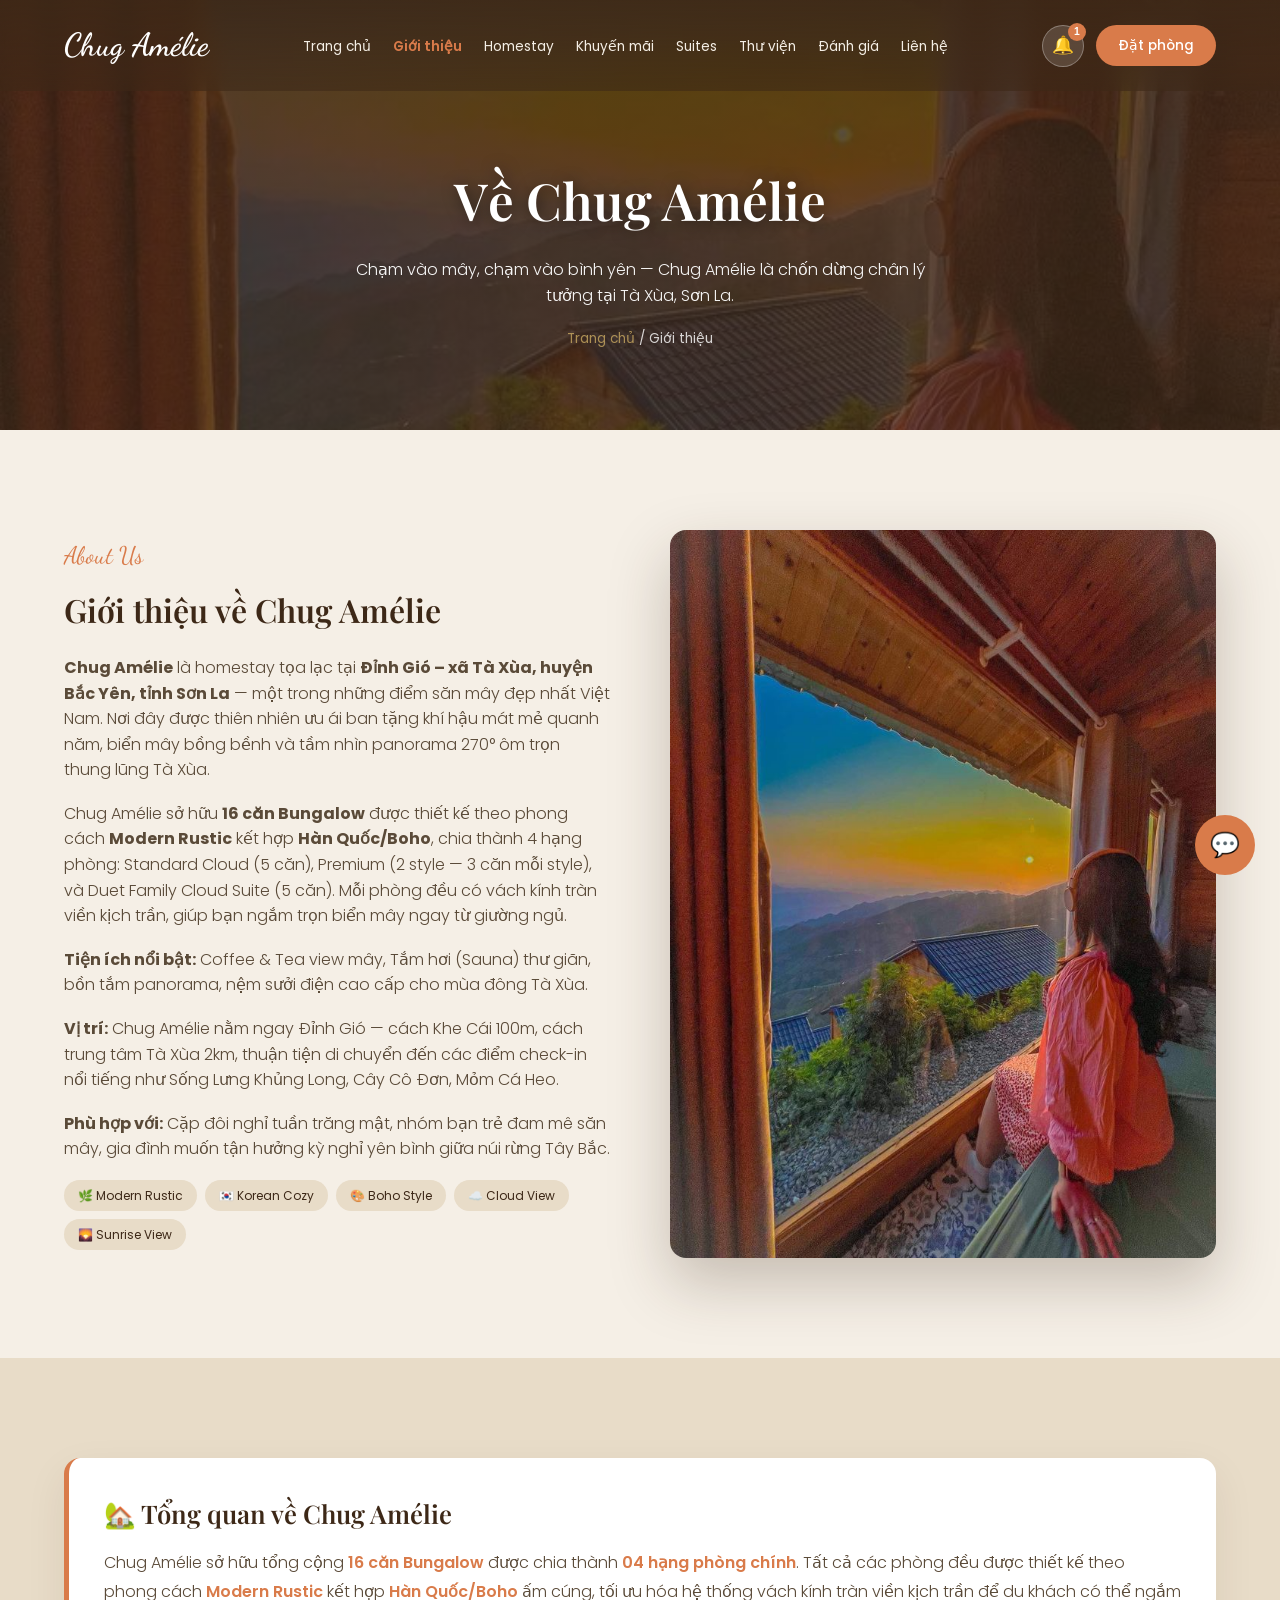
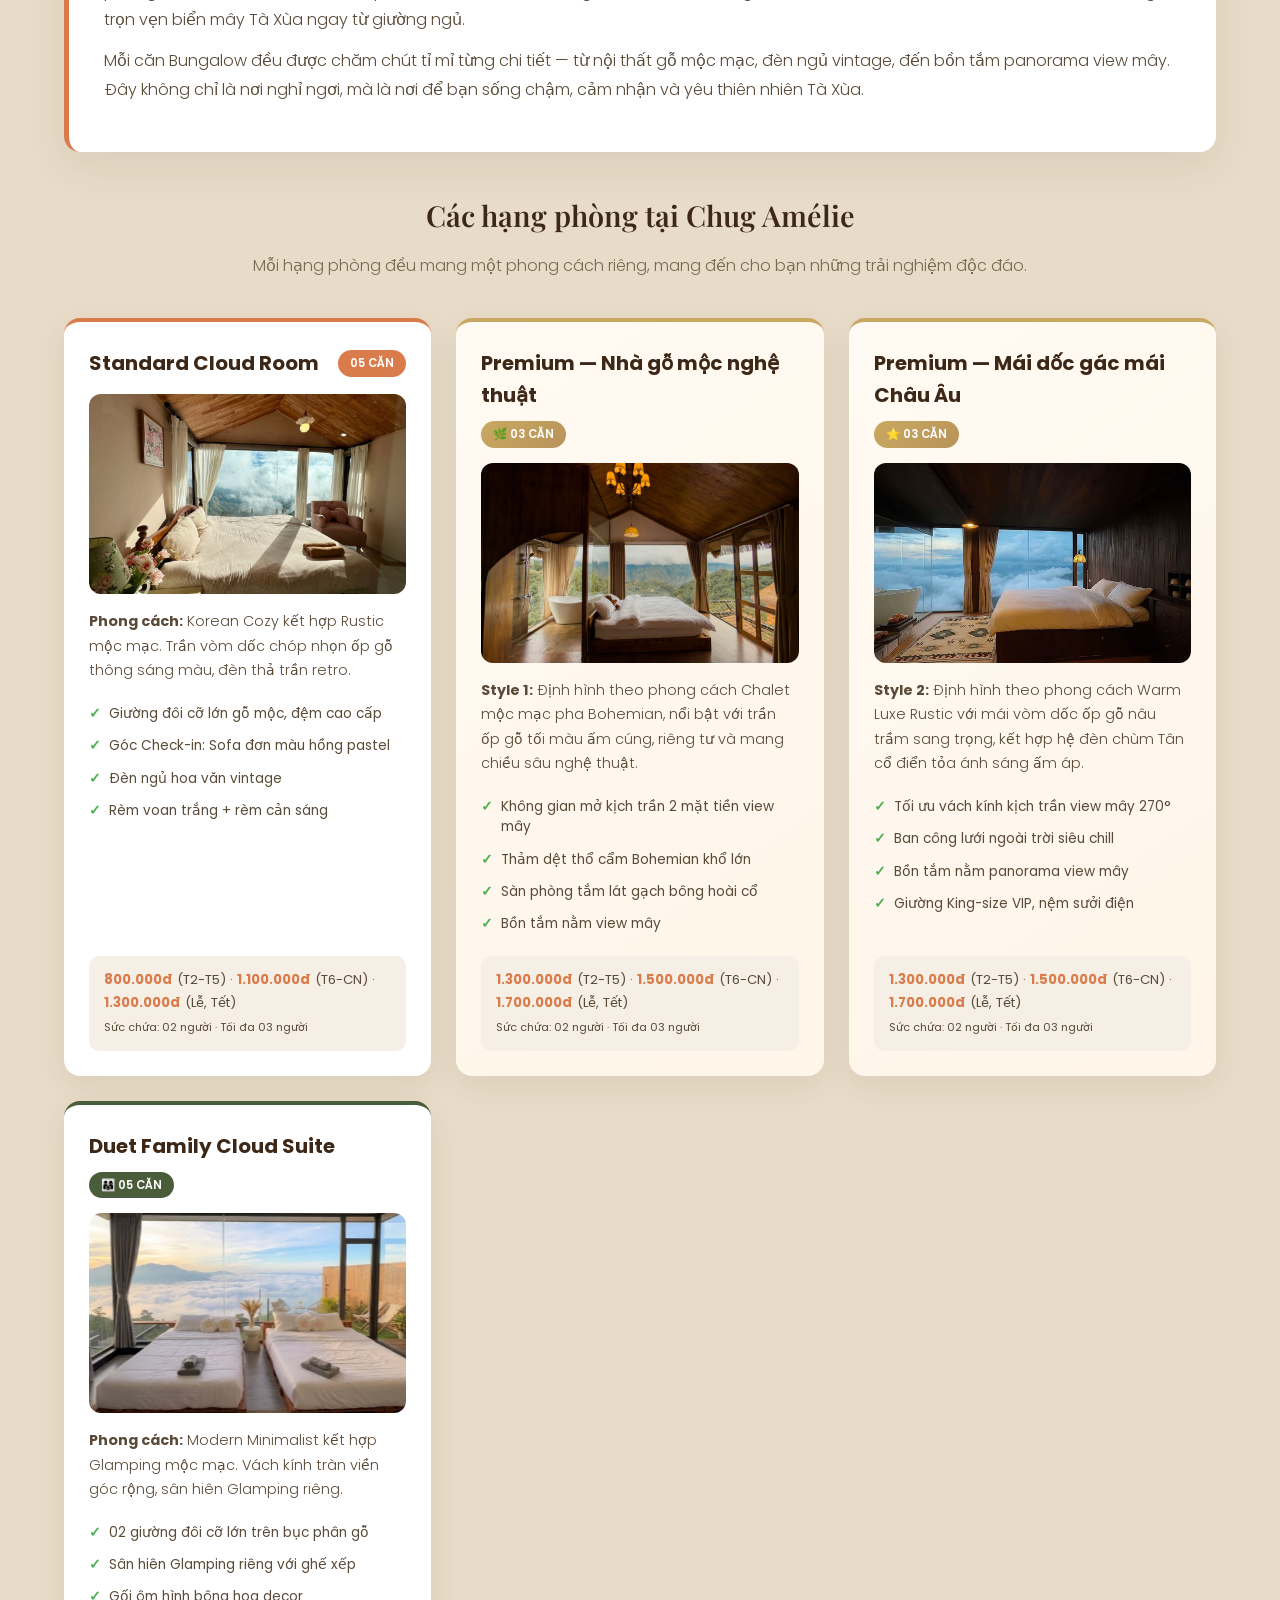
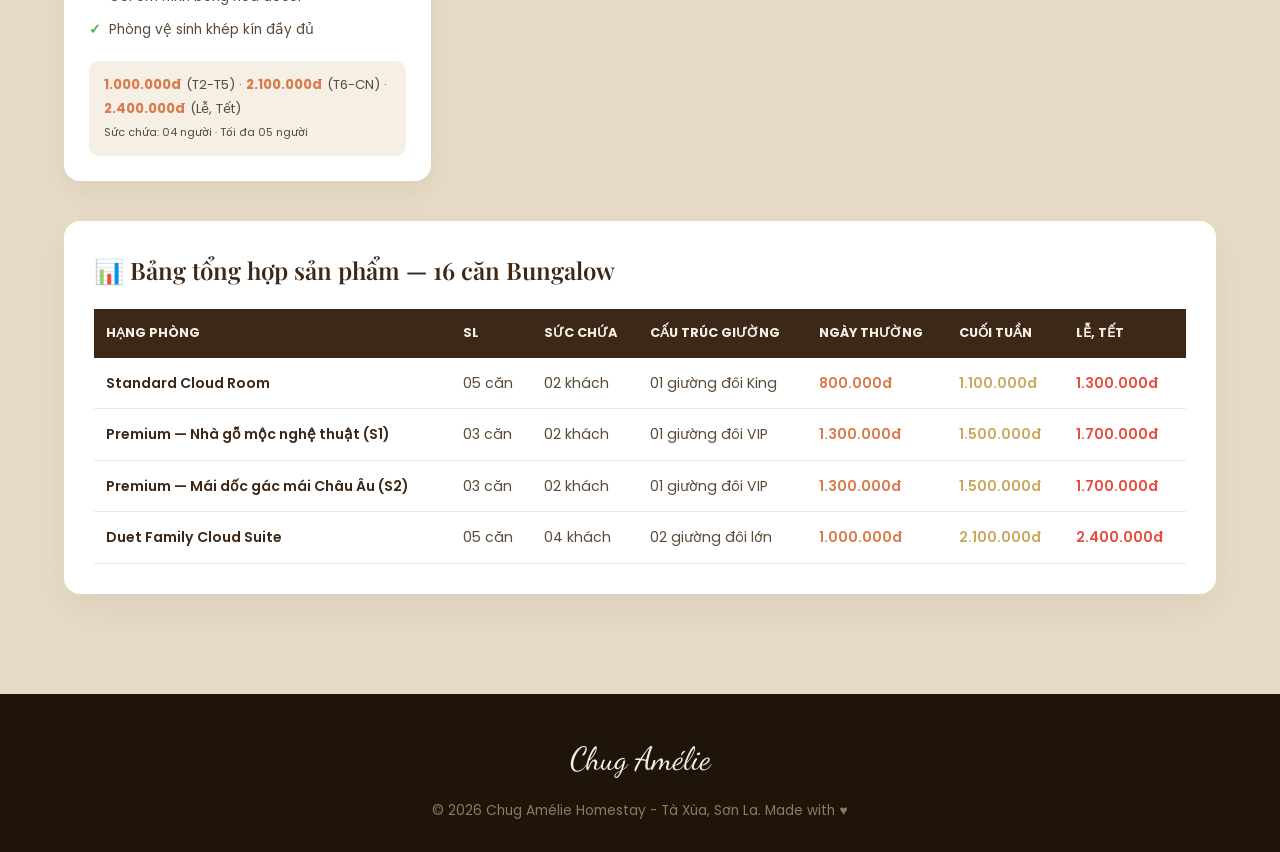
==== commit a34e0580: "Update gian.html - 16 rooms, new prices" ====
--- a/gian.html
+++ b/gian.html
@@ -50,7 +50,7 @@
 <div class="section-label" style="text-align:left">About Us</div>
 <h3>Giới thiệu về Chug Amélie</h3>
 <p><strong>Chug Amélie</strong> là homestay tọa lạc tại <strong>Đỉnh Gió – xã Tà Xùa, huyện Bắc Yên, tỉnh Sơn La</strong> — một trong những điểm săn mây đẹp nhất Việt Nam. Nơi đây được thiên nhiên ưu ái ban tặng khí hậu mát mẻ quanh năm, biển mây bồng bềnh và tầm nhìn panorama 270° ôm trọn thung lũng Tà Xùa.</p>
-<p>Chug Amélie sở hữu <strong>09 căn Bungalow</strong> được thiết kế theo phong cách <strong>Modern Rustic</strong> kết hợp <strong>Hàn Quốc/Boho</strong>, chia thành 4 hạng phòng: Standard Cloud, Premium (2 style), và Duet Family Cloud Suite. Mỗi phòng đều có vách kính tràn viền kịch trần, giúp bạn ngắm trọn biển mây ngay từ giường ngủ.</p>
+<p>Chug Amélie sở hữu <strong>16 căn Bungalow</strong> được thiết kế theo phong cách <strong>Modern Rustic</strong> kết hợp <strong>Hàn Quốc/Boho</strong>, chia thành 4 hạng phòng: Standard Cloud (5 căn), Premium (2 style — 3 căn mỗi style), và Duet Family Cloud Suite (5 căn). Mỗi phòng đều có vách kính tràn viền kịch trần, giúp bạn ngắm trọn biển mây ngay từ giường ngủ.</p>
 <p><strong>Tiện ích nổi bật:</strong> Coffee & Tea view mây, Tắm hơi (Sauna) thư giãn, bồn tắm panorama, nệm sưởi điện cao cấp cho mùa đông Tà Xùa.</p>
 <p><strong>Vị trí:</strong> Chug Amélie nằm ngay Đỉnh Gió — cách Khe Cái 100m, cách trung tâm Tà Xùa 2km, thuận tiện di chuyển đến các điểm check-in nổi tiếng như Sống Lưng Khủng Long, Cây Cô Đơn, Mỏm Cá Heo.</p>
 <p><strong>Phù hợp với:</strong> Cặp đôi nghỉ tuần trăng mật, nhóm bạn trẻ đam mê săn mây, gia đình muốn tận hưởng kỳ nghỉ yên bình giữa núi rừng Tây Bắc.</p>
@@ -76,7 +76,7 @@
 <div class="about-details" style="margin-top:0">
 <div class="about-overview reveal">
 <h3>🏡 Tổng quan về Chug Amélie</h3>
-<p>Chug Amélie sở hữu tổng cộng <span class="highlight">09 căn Bungalow</span> được chia thành <span class="highlight">04 hạng phòng chính</span>. Tất cả các phòng đều được thiết kế theo phong cách <span class="highlight">Modern Rustic</span> kết hợp <span class="highlight">Hàn Quốc/Boho</span> ấm cúng, tối ưu hóa hệ thống vách kính tràn viền kịch trần để du khách có thể ngắm trọn vẹn biển mây Tà Xùa ngay từ giường ngủ.</p>
+<p>Chug Amélie sở hữu tổng cộng <span class="highlight">16 căn Bungalow</span> được chia thành <span class="highlight">04 hạng phòng chính</span>. Tất cả các phòng đều được thiết kế theo phong cách <span class="highlight">Modern Rustic</span> kết hợp <span class="highlight">Hàn Quốc/Boho</span> ấm cúng, tối ưu hóa hệ thống vách kính tràn viền kịch trần để du khách có thể ngắm trọn vẹn biển mây Tà Xùa ngay từ giường ngủ.</p>
 <p>Mỗi căn Bungalow đều được chăm chút tỉ mỉ từng chi tiết — từ nội thất gỗ mộc mạc, đèn ngủ vintage, đến bồn tắm panorama view mây. Đây không chỉ là nơi nghỉ ngơi, mà là nơi để bạn sống chậm, cảm nhận và yêu thiên nhiên Tà Xùa.</p>
 </div>
 
@@ -87,7 +87,7 @@
 
 <!-- Standard Cloud Room -->
 <div class="room-type-card reveal">
-<div class="room-type-header"><h4>Standard Cloud Room</h4><span class="room-type-badge">03 CĂN</span></div>
+<div class="room-type-header"><h4>Standard Cloud Room</h4><span class="room-type-badge">05 CĂN</span></div>
 <img src="images/room-standard.jpg" alt="Standard Cloud Room" class="room-type-img">
 <p class="room-type-desc"><strong>Phong cách:</strong> Korean Cozy kết hợp Rustic mộc mạc. Trần vòm dốc chóp nhọn ốp gỗ thông sáng màu, đèn thả trần retro.</p>
 <ul class="room-type-features">
@@ -96,12 +96,12 @@
 <li>Đèn ngủ hoa văn vintage</li>
 <li>Rèm voan trắng + rèm cản sáng</li>
 </ul>
-<div class="room-type-price"><strong>700.000đ</strong> (T2-T5) · <strong>900.000đ</strong> (T6-CN) · <strong>1.100.000đ</strong> (Lễ, Tết)<br><small>Sức chứa: 02 người · Tối đa 03 người</small></div>
+<div class="room-type-price"><strong>800.000đ</strong> (T2-T5) · <strong>1.100.000đ</strong> (T6-CN) · <strong>1.300.000đ</strong> (Lễ, Tết)<br><small>Sức chứa: 02 người · Tối đa 03 người</small></div>
 </div>
 
 <!-- Premium Style 1 -->
 <div class="room-type-card premium-type reveal">
-<div class="room-type-header"><h4>Premium — Nhà gỗ mộc nghệ thuật</h4><span class="room-type-badge gold">🌿 02 CĂN</span></div>
+<div class="room-type-header"><h4>Premium — Nhà gỗ mộc nghệ thuật</h4><span class="room-type-badge gold">🌿 03 CĂN</span></div>
 <img src="images/room-premium-2.jpg" alt="Premium Style 1" class="room-type-img">
 <p class="room-type-desc"><strong>Style 1:</strong> Định hình theo phong cách Chalet mộc mạc pha Bohemian, nổi bật với trần ốp gỗ tối màu ấm cúng, riêng tư và mang chiều sâu nghệ thuật.</p>
 <ul class="room-type-features">
@@ -110,12 +110,12 @@
 <li>Sàn phòng tắm lát gạch bông hoài cổ</li>
 <li>Bồn tắm nằm view mây</li>
 </ul>
-<div class="room-type-price"><strong>900.000đ</strong> (T2-T5) · <strong>1.100.000đ</strong> (T6-CN) · <strong>1.300.000đ</strong> (Lễ, Tết)<br><small>Sức chứa: 02 người · Tối đa 03 người</small></div>
+<div class="room-type-price"><strong>1.300.000đ</strong> (T2-T5) · <strong>1.500.000đ</strong> (T6-CN) · <strong>1.700.000đ</strong> (Lễ, Tết)<br><small>Sức chứa: 02 người · Tối đa 03 người</small></div>
 </div>
 
 <!-- Premium Style 2 -->
 <div class="room-type-card premium-type reveal">
-<div class="room-type-header"><h4>Premium — Mái dốc gác mái Châu Âu</h4><span class="room-type-badge gold">⭐ 02 CĂN</span></div>
+<div class="room-type-header"><h4>Premium — Mái dốc gác mái Châu Âu</h4><span class="room-type-badge gold">⭐ 03 CĂN</span></div>
 <img src="images/room-premium.jpg" alt="Premium Style 2" class="room-type-img">
 <p class="room-type-desc"><strong>Style 2:</strong> Định hình theo phong cách Warm Luxe Rustic với mái vòm dốc ốp gỗ nâu trầm sang trọng, kết hợp hệ đèn chùm Tân cổ điển tỏa ánh sáng ấm áp.</p>
 <ul class="room-type-features">
@@ -124,12 +124,12 @@
 <li>Bồn tắm nằm panorama view mây</li>
 <li>Giường King-size VIP, nệm sưởi điện</li>
 </ul>
-<div class="room-type-price"><strong>900.000đ</strong> (T2-T5) · <strong>1.100.000đ</strong> (T6-CN) · <strong>1.300.000đ</strong> (Lễ, Tết)<br><small>Sức chứa: 02 người · Tối đa 03 người</small></div>
+<div class="room-type-price"><strong>1.300.000đ</strong> (T2-T5) · <strong>1.500.000đ</strong> (T6-CN) · <strong>1.700.000đ</strong> (Lễ, Tết)<br><small>Sức chứa: 02 người · Tối đa 03 người</small></div>
 </div>
 
 <!-- Duet Family -->
 <div class="room-type-card family-type reveal">
-<div class="room-type-header"><h4>Duet Family Cloud Suite</h4><span class="room-type-badge green">👨‍👩‍👧 02 CĂN</span></div>
+<div class="room-type-header"><h4>Duet Family Cloud Suite</h4><span class="room-type-badge green">👨‍👩‍👧 05 CĂN</span></div>
 <img src="images/room-family.jpg" alt="Duet Family Cloud Suite" class="room-type-img">
 <p class="room-type-desc"><strong>Phong cách:</strong> Modern Minimalist kết hợp Glamping mộc mạc. Vách kính tràn viền góc rộng, sân hiên Glamping riêng.</p>
 <ul class="room-type-features">
@@ -138,20 +138,20 @@
 <li>Gối ôm hình bông hoa decor</li>
 <li>Phòng vệ sinh khép kín đầy đủ</li>
 </ul>
-<div class="room-type-price"><strong>1.700.000đ</strong> (T2-T5) · <strong>2.100.000đ</strong> (T6-CN) · <strong>2.400.000đ</strong> (Lễ, Tết)<br><small>Sức chứa: 04 người · Tối đa 05 người</small></div>
+<div class="room-type-price"><strong>1.000.000đ</strong> (T2-T5) · <strong>2.100.000đ</strong> (T6-CN) · <strong>2.400.000đ</strong> (Lễ, Tết)<br><small>Sức chứa: 04 người · Tối đa 05 người</small></div>
 </div>
 </div>
 
 <!-- BẢNG GIÁ -->
 <div class="price-table-wrapper reveal">
-<h3>📊 Bảng tổng hợp sản phẩm — 09 căn Bungalow</h3>
+<h3>📊 Bảng tổng hợp sản phẩm — 16 căn Bungalow</h3>
 <table class="price-table">
 <thead><tr><th>Hạng phòng</th><th>SL</th><th>Sức chứa</th><th>Cấu trúc giường</th><th>Ngày thường</th><th>Cuối tuần</th><th>Lễ, Tết</th></tr></thead>
 <tbody>
-<tr><td class="room-name">Standard Cloud Room</td><td>03 căn</td><td>02 khách</td><td>01 giường đôi King</td><td class="price-normal">700.000đ</td><td class="price-weekend">900.000đ</td><td class="price-holiday">1.100.000đ</td></tr>
-<tr><td class="room-name">Premium — Nhà gỗ mộc nghệ thuật (S1)</td><td>02 căn</td><td>02 khách</td><td>01 giường đôi VIP</td><td class="price-normal">900.000đ</td><td class="price-weekend">1.100.000đ</td><td class="price-holiday">1.300.000đ</td></tr>
-<tr><td class="room-name">Premium — Mái dốc gác mái Châu Âu (S2)</td><td>02 căn</td><td>02 khách</td><td>01 giường đôi VIP</td><td class="price-normal">900.000đ</td><td class="price-weekend">1.100.000đ</td><td class="price-holiday">1.300.000đ</td></tr>
-<tr><td class="room-name">Duet Family Cloud Suite</td><td>02 căn</td><td>04 khách</td><td>02 giường đôi lớn</td><td class="price-normal">1.700.000đ</td><td class="price-weekend">2.100.000đ</td><td class="price-holiday">2.400.000đ</td></tr>
+<tr><td class="room-name">Standard Cloud Room</td><td>05 căn</td><td>02 khách</td><td>01 giường đôi King</td><td class="price-normal">800.000đ</td><td class="price-weekend">1.100.000đ</td><td class="price-holiday">1.300.000đ</td></tr>
+<tr><td class="room-name">Premium — Nhà gỗ mộc nghệ thuật (S1)</td><td>03 căn</td><td>02 khách</td><td>01 giường đôi VIP</td><td class="price-normal">1.300.000đ</td><td class="price-weekend">1.500.000đ</td><td class="price-holiday">1.700.000đ</td></tr>
+<tr><td class="room-name">Premium — Mái dốc gác mái Châu Âu (S2)</td><td>03 căn</td><td>02 khách</td><td>01 giường đôi VIP</td><td class="price-normal">1.300.000đ</td><td class="price-weekend">1.500.000đ</td><td class="price-holiday">1.700.000đ</td></tr>
+<tr><td class="room-name">Duet Family Cloud Suite</td><td>05 căn</td><td>04 khách</td><td>02 giường đôi lớn</td><td class="price-normal">1.000.000đ</td><td class="price-weekend">2.100.000đ</td><td class="price-holiday">2.400.000đ</td></tr>
 </tbody>
 </table>
 </div>
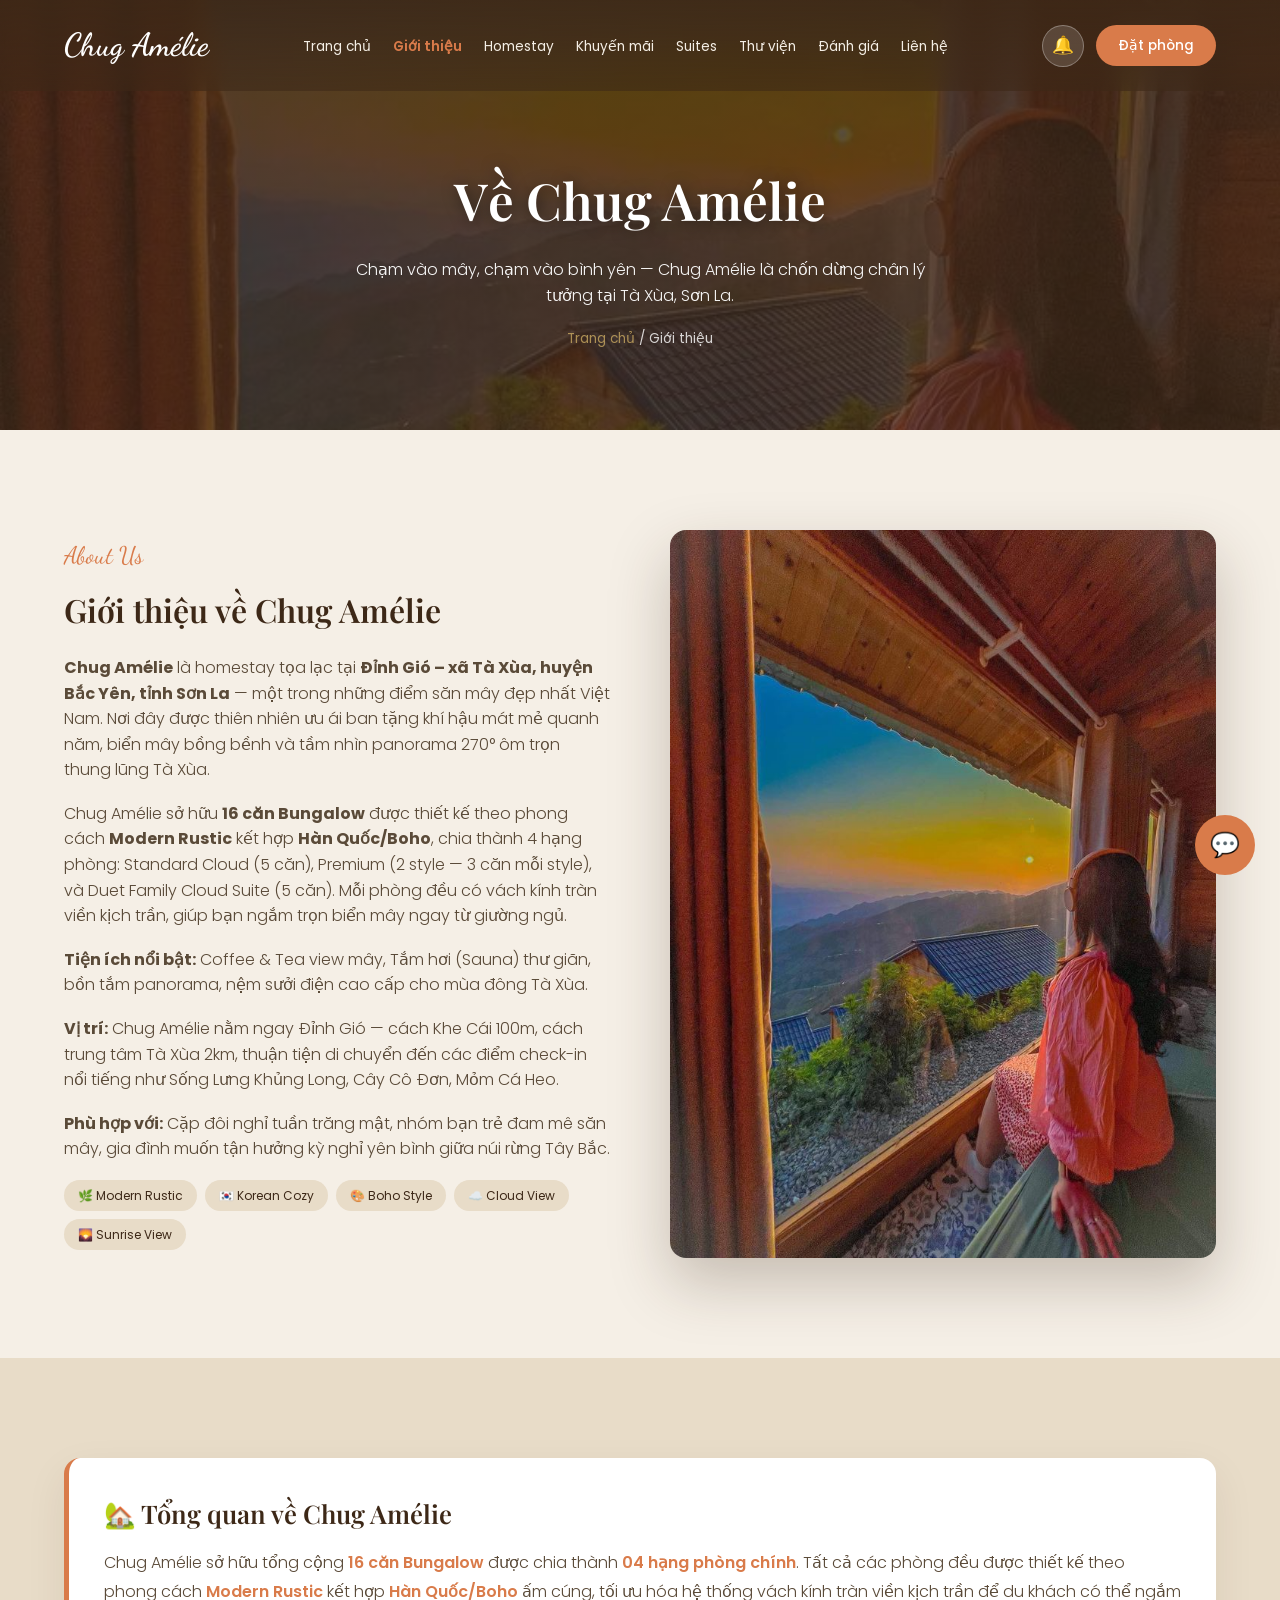
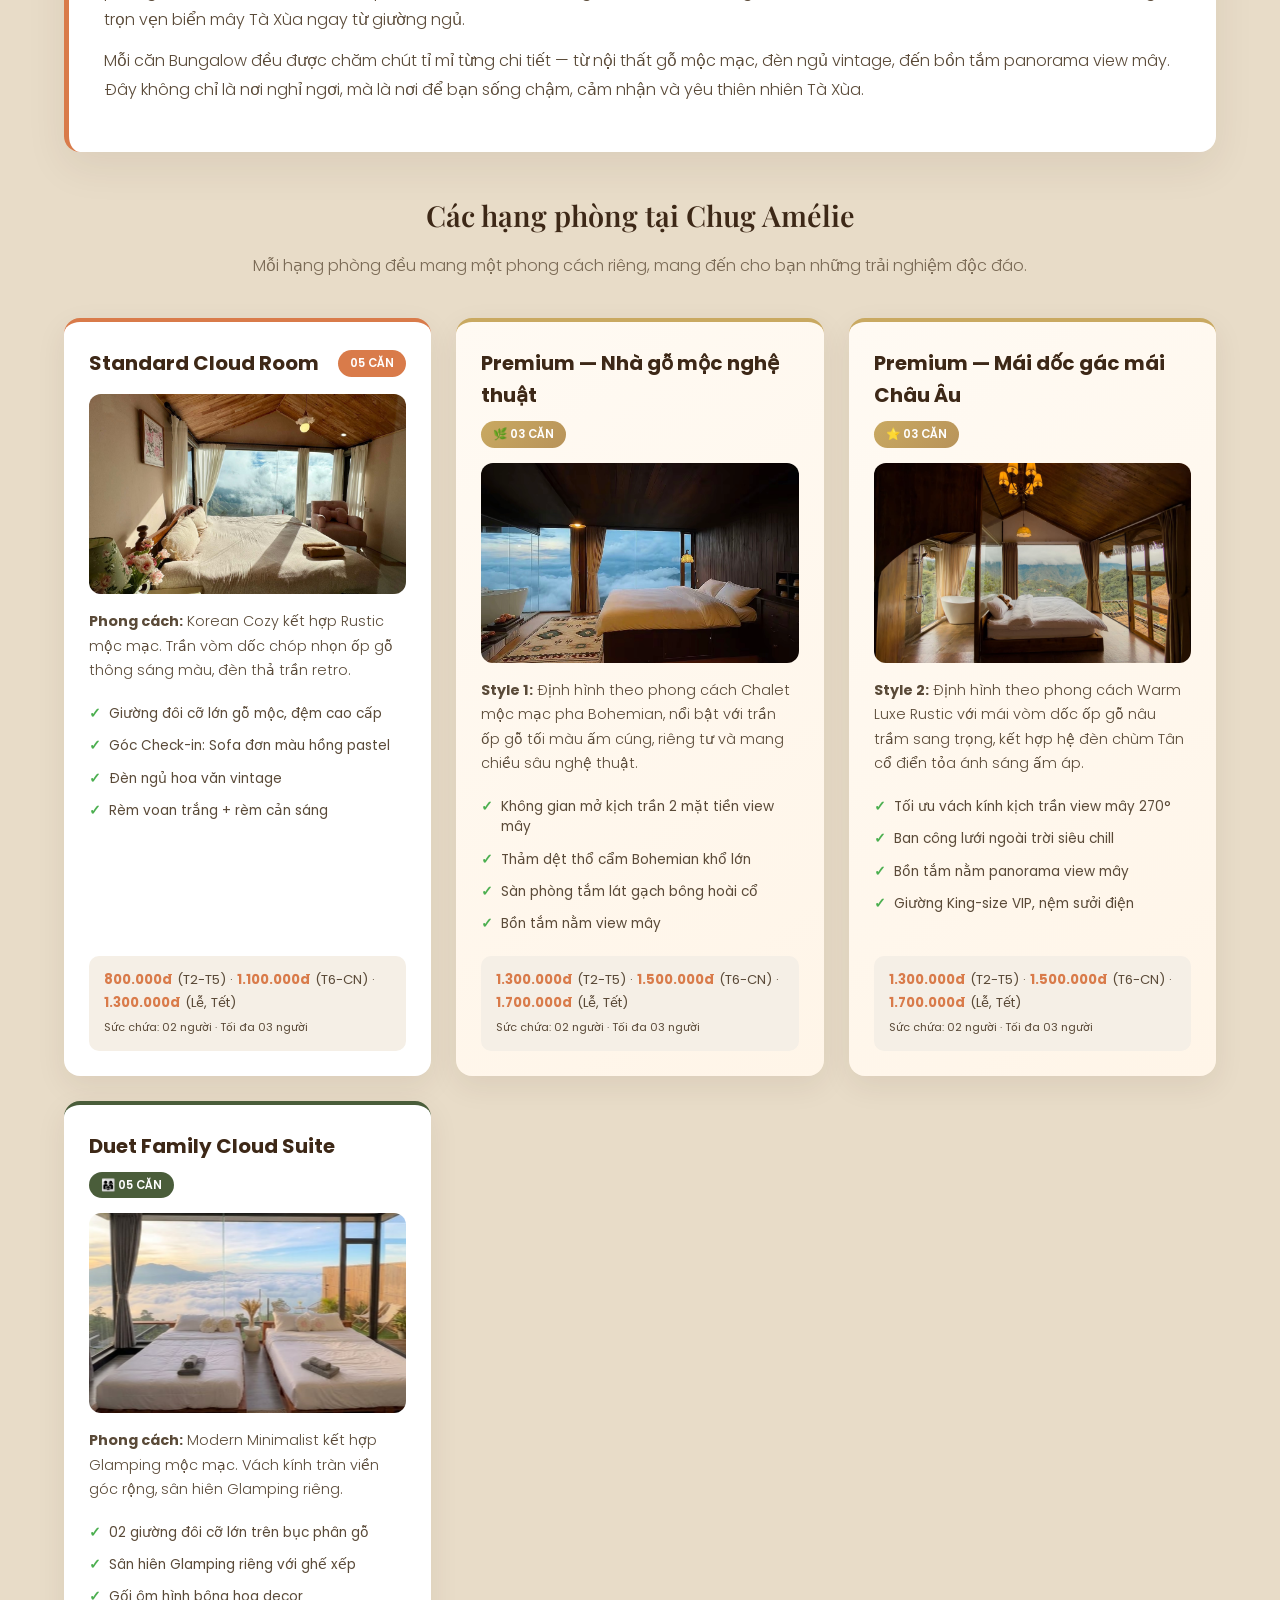
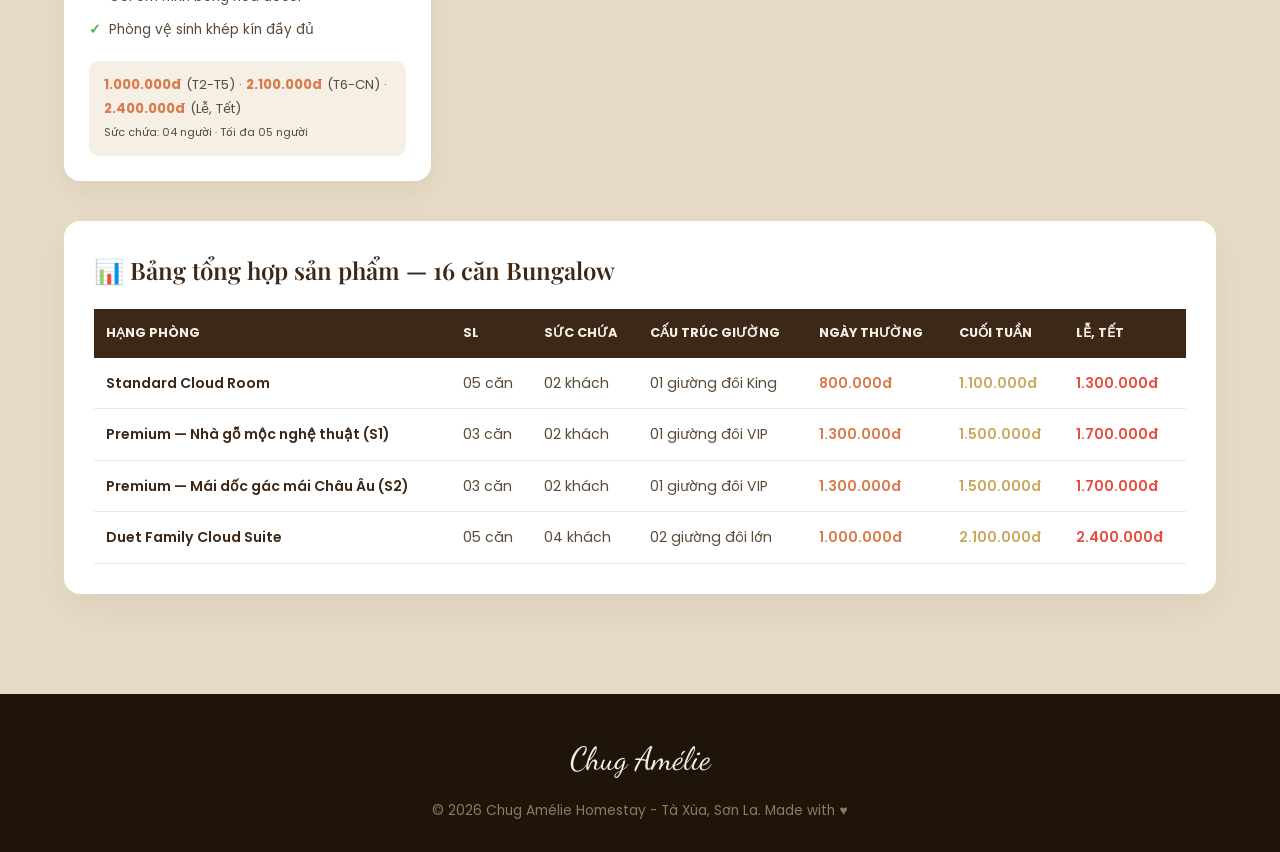
==== commit 03482ace: "i" ====
--- a/gian.html
+++ b/gian.html
@@ -102,7 +102,7 @@
 <!-- Premium Style 1 -->
 <div class="room-type-card premium-type reveal">
 <div class="room-type-header"><h4>Premium — Nhà gỗ mộc nghệ thuật</h4><span class="room-type-badge gold">🌿 03 CĂN</span></div>
-<img src="images/room-premium-2.jpg" alt="Premium Style 1" class="room-type-img">
+<img src="images/room-premium.jpg" alt="Premium Style 1" class="room-type-img">
 <p class="room-type-desc"><strong>Style 1:</strong> Định hình theo phong cách Chalet mộc mạc pha Bohemian, nổi bật với trần ốp gỗ tối màu ấm cúng, riêng tư và mang chiều sâu nghệ thuật.</p>
 <ul class="room-type-features">
 <li>Không gian mở kịch trần 2 mặt tiền view mây</li>
@@ -116,7 +116,7 @@
 <!-- Premium Style 2 -->
 <div class="room-type-card premium-type reveal">
 <div class="room-type-header"><h4>Premium — Mái dốc gác mái Châu Âu</h4><span class="room-type-badge gold">⭐ 03 CĂN</span></div>
-<img src="images/room-premium.jpg" alt="Premium Style 2" class="room-type-img">
+<img src="images/room-premium-2.jpg" alt="Premium Style 2" class="room-type-img">
 <p class="room-type-desc"><strong>Style 2:</strong> Định hình theo phong cách Warm Luxe Rustic với mái vòm dốc ốp gỗ nâu trầm sang trọng, kết hợp hệ đèn chùm Tân cổ điển tỏa ánh sáng ấm áp.</p>
 <ul class="room-type-features">
 <li>Tối ưu vách kính kịch trần view mây 270°</li>
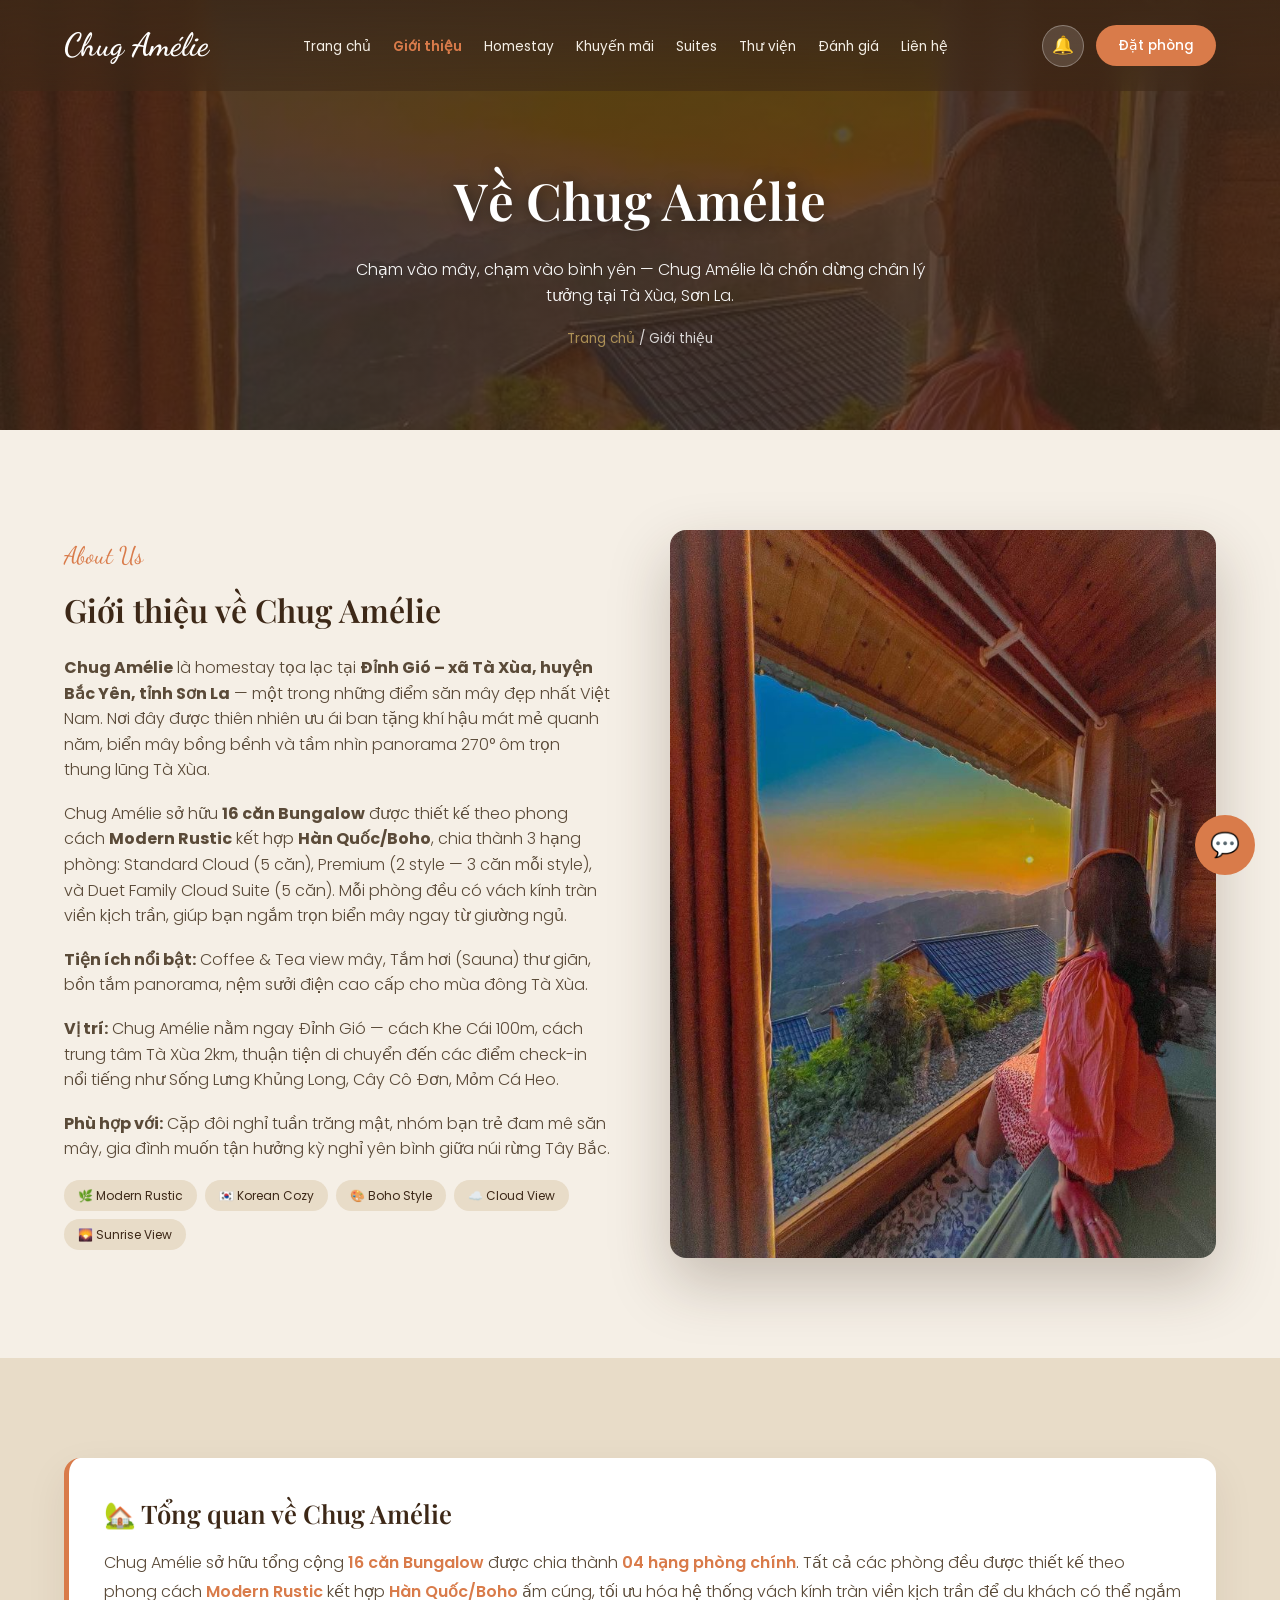
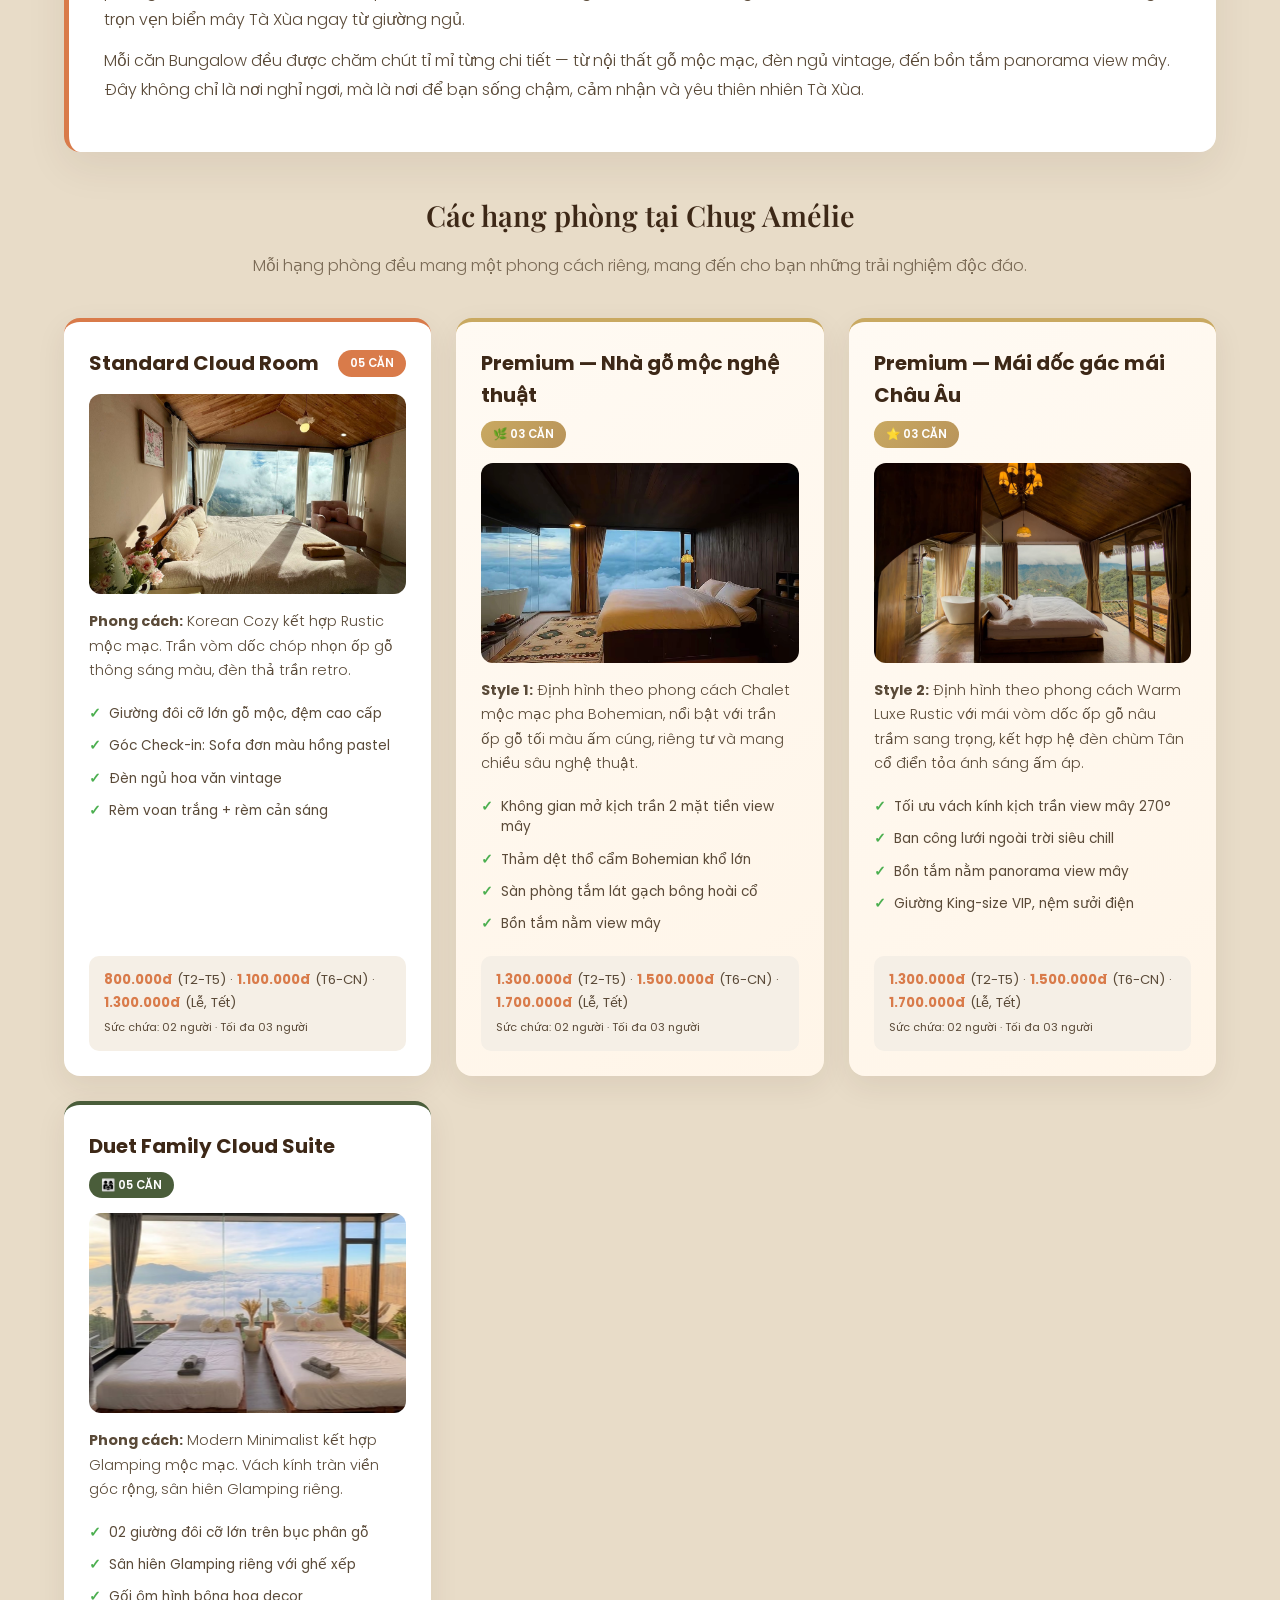
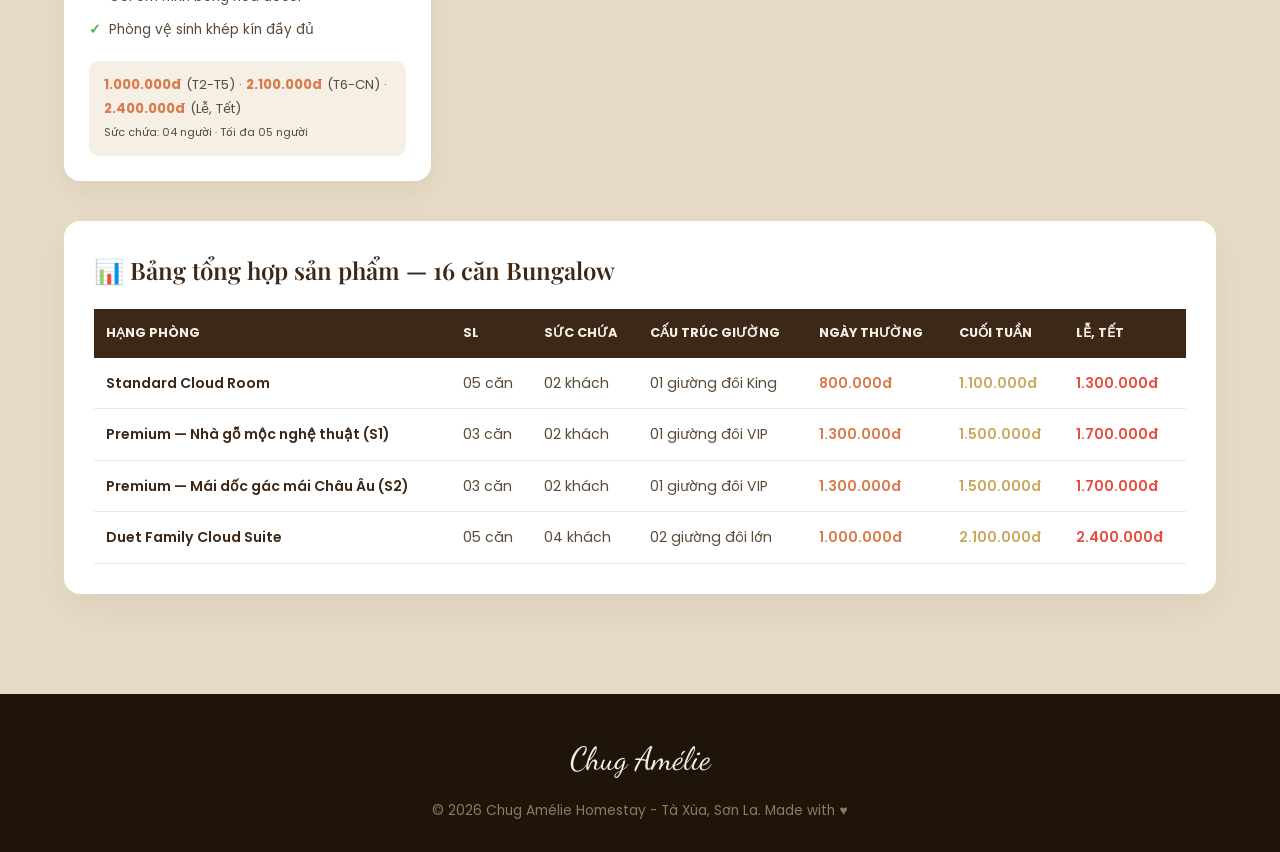
==== commit e784d979: "Update gian.html" ====
--- a/gian.html
+++ b/gian.html
@@ -50,7 +50,7 @@
 <div class="section-label" style="text-align:left">About Us</div>
 <h3>Giới thiệu về Chug Amélie</h3>
 <p><strong>Chug Amélie</strong> là homestay tọa lạc tại <strong>Đỉnh Gió – xã Tà Xùa, huyện Bắc Yên, tỉnh Sơn La</strong> — một trong những điểm săn mây đẹp nhất Việt Nam. Nơi đây được thiên nhiên ưu ái ban tặng khí hậu mát mẻ quanh năm, biển mây bồng bềnh và tầm nhìn panorama 270° ôm trọn thung lũng Tà Xùa.</p>
-<p>Chug Amélie sở hữu <strong>16 căn Bungalow</strong> được thiết kế theo phong cách <strong>Modern Rustic</strong> kết hợp <strong>Hàn Quốc/Boho</strong>, chia thành 4 hạng phòng: Standard Cloud (5 căn), Premium (2 style — 3 căn mỗi style), và Duet Family Cloud Suite (5 căn). Mỗi phòng đều có vách kính tràn viền kịch trần, giúp bạn ngắm trọn biển mây ngay từ giường ngủ.</p>
+<p>Chug Amélie sở hữu <strong>16 căn Bungalow</strong> được thiết kế theo phong cách <strong>Modern Rustic</strong> kết hợp <strong>Hàn Quốc/Boho</strong>, chia thành 3 hạng phòng: Standard Cloud (5 căn), Premium (2 style — 3 căn mỗi style), và Duet Family Cloud Suite (5 căn). Mỗi phòng đều có vách kính tràn viền kịch trần, giúp bạn ngắm trọn biển mây ngay từ giường ngủ.</p>
 <p><strong>Tiện ích nổi bật:</strong> Coffee & Tea view mây, Tắm hơi (Sauna) thư giãn, bồn tắm panorama, nệm sưởi điện cao cấp cho mùa đông Tà Xùa.</p>
 <p><strong>Vị trí:</strong> Chug Amélie nằm ngay Đỉnh Gió — cách Khe Cái 100m, cách trung tâm Tà Xùa 2km, thuận tiện di chuyển đến các điểm check-in nổi tiếng như Sống Lưng Khủng Long, Cây Cô Đơn, Mỏm Cá Heo.</p>
 <p><strong>Phù hợp với:</strong> Cặp đôi nghỉ tuần trăng mật, nhóm bạn trẻ đam mê săn mây, gia đình muốn tận hưởng kỳ nghỉ yên bình giữa núi rừng Tây Bắc.</p>
